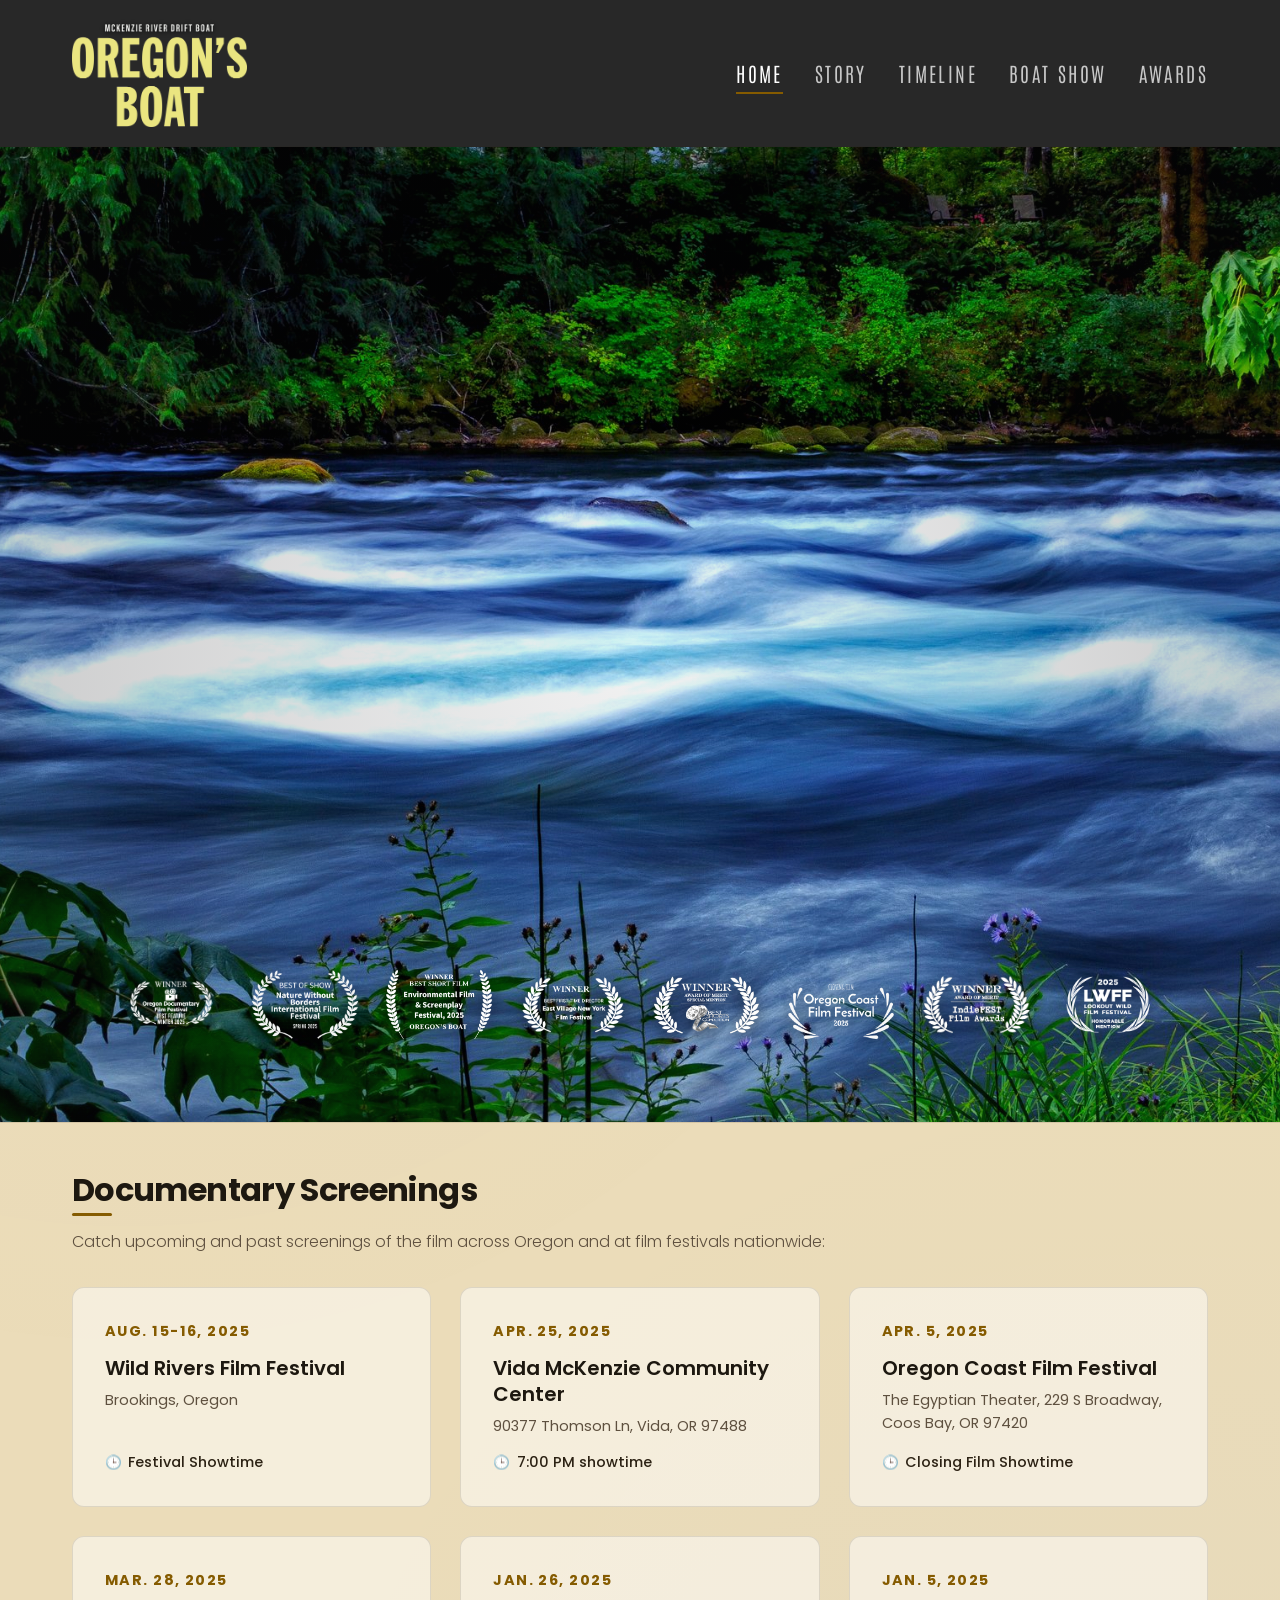
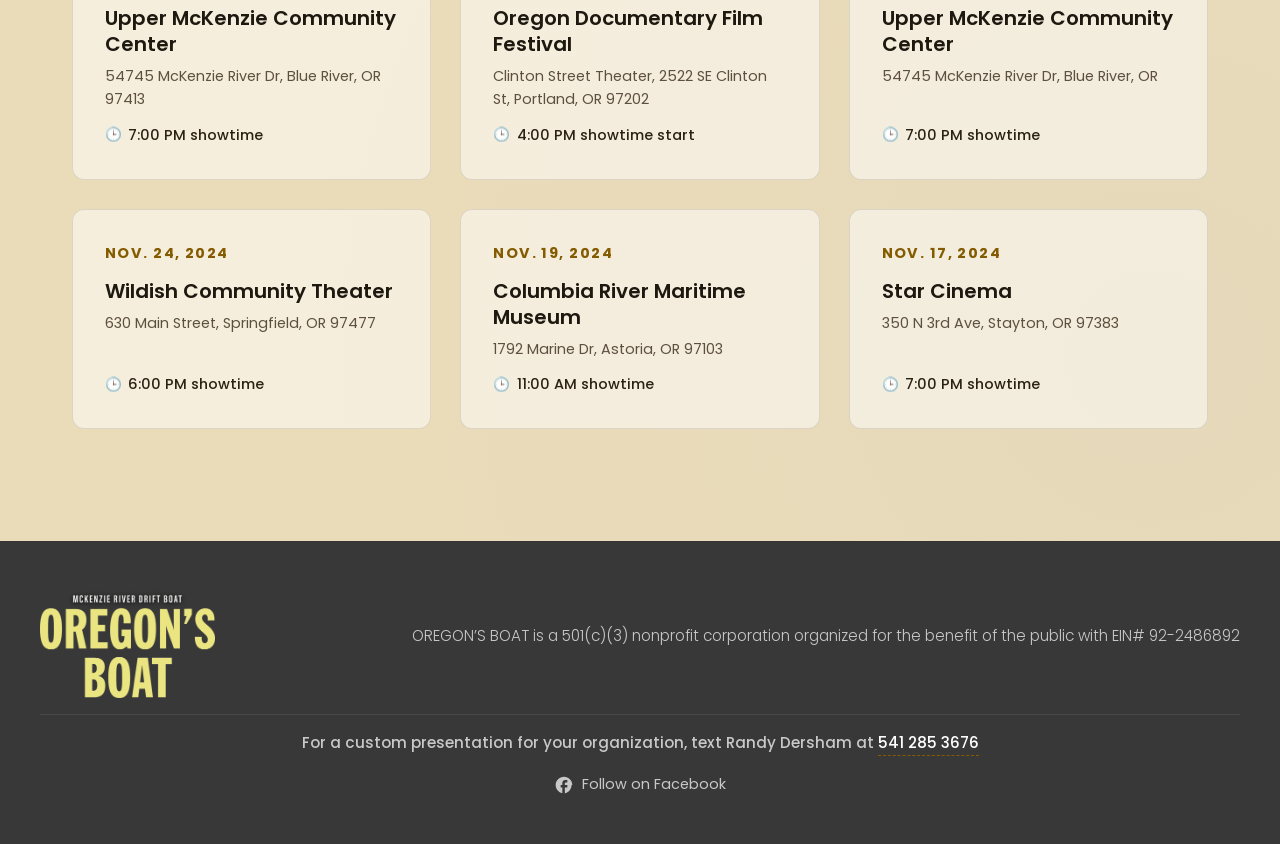
==== index.html @ f3d887b9 "Initial commit: Replicated oregonsboat.org with vintage sepia theme" ====
<!DOCTYPE html>
<html lang="en">
<head>
  <meta charset="UTF-8">
  <meta name="viewport" content="width=device-width, initial-scale=1.0">
  <title>OREGON'S BOAT — McKenzie River Drift Boat</title>
  <meta name="description" content="Explore the history, evolution, and legacy of the McKenzie River Drift Boat through the award-winning documentary film.">
  <link rel="icon" type="image/png" href="assets/favicon.png">
  <link rel="stylesheet" href="css/styles.css">
</head>
<body>

  <!-- Navigation Header -->
  <header>
    <div class="nav-container">
      <a href="index.html" class="logo-link">
        <img src="assets/Oregon_Boat_Title.png" alt="OREGON'S BOAT" class="logo-img">
      </a>
      <button class="burger-menu" aria-label="Toggle Menu">
        <span class="burger-line"></span>
        <span class="burger-line"></span>
        <span class="burger-line"></span>
      </button>
      <nav class="nav-menu">
        <a href="index.html" class="nav-link">Home</a>
        <a href="story.html" class="nav-link">Story</a>
        <a href="timeline.html" class="nav-link">Timeline</a>
        <a href="boatshow.html" class="nav-link">Boat Show</a>
        <a href="awards.html" class="nav-link">Awards</a>
      </nav>
    </div>
  </header>

  <!-- Movie Banner Section (Full-Width Background) -->
  <section class="video-banner-section">
    <div class="video-banner-overlay"></div>
    <div class="video-banner-content">
      <div class="video-container">
        <iframe 
          src="https://player.vimeo.com/video/1153368630?controls=1" 
          width="100%" 
          height="100%" 
          frameborder="0" 
          allow="autoplay; fullscreen; picture-in-picture" 
          allowfullscreen>
        </iframe>
      </div>
      
      <!-- Laurels Display directly below the Movie Player -->
      <div class="video-banner-laurels">
        <img src="assets/laurel_odff_winner.png" alt="Oregon Documentary Film Festival Winner">
        <img src="assets/laurel_nature_borders.png" alt="Nature Without Borders Best of Show">
        <img src="assets/laurel_winner_best_short.png" alt="Winner Best Short Film">
        <img src="assets/laurel_east_village.png" alt="East Village NY Film Festival Best Director">
        <img src="assets/laurel_best_shorts.png" alt="Best Shorts Competition">
        <img src="assets/laurel_oregon_coast.png" alt="Oregon Coast Film Festival Closing Film">
        <img src="assets/laurel_indiefest.png" alt="IndieFEST Award of Merit">
        <img src="assets/laurel_lwff_honorable.png" alt="Lookout Wild Film Festival Honorable Mention">
      </div>
    </div>
  </section>

  <!-- Main Content -->
  <main>

    <!-- Screenings Section -->
    <section class="screenings-section">
      <h2>Documentary Screenings</h2>
      <p style="margin-bottom: 2rem;">Catch upcoming and past screenings of the film across Oregon and at film festivals nationwide:</p>
      
      <div class="screenings-grid">
        <!-- Screening Card 1 -->
        <div class="screening-card">
          <div class="screening-date">Aug. 15-16, 2025</div>
          <div class="screening-venue">Wild Rivers Film Festival</div>
          <div class="screening-address">Brookings, Oregon</div>
          <div class="screening-time">Festival Showtime</div>
        </div>

        <!-- Screening Card 2 -->
        <div class="screening-card">
          <div class="screening-date">Apr. 25, 2025</div>
          <div class="screening-venue">Vida McKenzie Community Center</div>
          <div class="screening-address">90377 Thomson Ln, Vida, OR 97488</div>
          <div class="screening-time">7:00 PM showtime</div>
        </div>

        <!-- Screening Card 3 -->
        <div class="screening-card">
          <div class="screening-date">Apr. 5, 2025</div>
          <div class="screening-venue">Oregon Coast Film Festival</div>
          <div class="screening-address">The Egyptian Theater, 229 S Broadway, Coos Bay, OR 97420</div>
          <div class="screening-time">Closing Film Showtime</div>
        </div>

        <!-- Screening Card 4 -->
        <div class="screening-card">
          <div class="screening-date">Mar. 28, 2025</div>
          <div class="screening-venue">Upper McKenzie Community Center</div>
          <div class="screening-address">54745 McKenzie River Dr, Blue River, OR 97413</div>
          <div class="screening-time">7:00 PM showtime</div>
        </div>

        <!-- Screening Card 5 -->
        <div class="screening-card">
          <div class="screening-date">Jan. 26, 2025</div>
          <div class="screening-venue">Oregon Documentary Film Festival</div>
          <div class="screening-address">Clinton Street Theater, 2522 SE Clinton St, Portland, OR 97202</div>
          <div class="screening-time">4:00 PM showtime start</div>
        </div>

        <!-- Screening Card 6 -->
        <div class="screening-card">
          <div class="screening-date">Jan. 5, 2025</div>
          <div class="screening-venue">Upper McKenzie Community Center</div>
          <div class="screening-address">54745 McKenzie River Dr, Blue River, OR</div>
          <div class="screening-time">7:00 PM showtime</div>
        </div>

        <!-- Screening Card 7 -->
        <div class="screening-card">
          <div class="screening-date">Nov. 24, 2024</div>
          <div class="screening-venue">Wildish Community Theater</div>
          <div class="screening-address">630 Main Street, Springfield, OR 97477</div>
          <div class="screening-time">6:00 PM showtime</div>
        </div>

        <!-- Screening Card 8 -->
        <div class="screening-card">
          <div class="screening-date">Nov. 19, 2024</div>
          <div class="screening-venue">Columbia River Maritime Museum</div>
          <div class="screening-address">1792 Marine Dr, Astoria, OR 97103</div>
          <div class="screening-time">11:00 AM showtime</div>
        </div>

        <!-- Screening Card 9 -->
        <div class="screening-card">
          <div class="screening-date">Nov. 17, 2024</div>
          <div class="screening-venue">Star Cinema</div>
          <div class="screening-address">350 N 3rd Ave, Stayton, OR 97383</div>
          <div class="screening-time">7:00 PM showtime</div>
        </div>
      </div>
    </section>


  </main>

  <!-- Footer -->
  <footer>
    <div class="footer-container">
      <div class="footer-top-row">
        <img src="assets/Oregon_Boat_Title.png" alt="OREGON'S BOAT Logo" class="footer-logo">
        <p class="footer-info">
          OREGON’S BOAT is a 501(c)(3) nonprofit corporation organized for the benefit of the public with EIN# 92-2486892
        </p>
      </div>
      <div class="footer-contact">
        For a custom presentation for your organization, text Randy Dersham at <a href="sms:+15412853676">541 285 3676</a>
      </div>
      <a href="https://www.facebook.com/Eddyline.Entertainment" target="_blank" rel="noopener noreferrer" class="footer-facebook">
        <svg width="20" height="20" fill="currentColor" viewBox="0 0 24 24">
          <path d="M22 12c0-5.52-4.48-10-10-10S2 6.48 2 12c0 4.84 3.44 8.87 8 9.8V15H8v-3h2V9.5C10 7.57 11.57 6 13.5 6H16v3h-2c-.55 0-1 .45-1 1v2h3v3h-3v6.95c4.56-.93 8-4.96 8-9.75z"/>
        </svg>
        <span>Follow on Facebook</span>
      </a>
    </div>
  </footer>

  <script src="js/main.js"></script>
</body>
</html>
---- css/styles.css ----
/* Google Fonts Import */
@import url('https://fonts.googleapis.com/css2?family=Antonio:wght@300;400;700&family=Poppins:ital,wght@0,300;0,400;0,500;0,600;0,700;1,300;1,400;1,500;1,700&display=swap');


/* Color Variables & Styling Tokens */
:root {
  --color-bg: #ebdcb9; /* Warm, rich vintage sepia paper background */
  --color-bg-offset: #dfcfab; /* Slightly darker sepia offset */
  --color-card-bg: rgba(255, 255, 255, 0.5); /* Semi-transparent cream panels */
  --color-card-border: rgba(43, 32, 21, 0.12); /* Warm dark borders */
  --color-card-hover: rgba(255, 255, 255, 0.85); /* Brighter cream hover */
  --color-card-hover-border: rgba(138, 90, 0, 0.4);
  
  --color-text: #2c2214; /* Deep warm brown text */
  --color-text-muted: #5e503f; /* Medium sepia brown text */
  --color-heading: #1d1810; /* Deep dark brown for high contrast headers */
  
  --color-primary: #855b00; /* Rich bronze-gold representing varnished wood */
  --color-primary-hover: #a67300;
  --color-accent: #2b5c8f;
  
  --font-sans: 'Poppins', system-ui, -apple-system, BlinkMacSystemFont, 'Segoe UI', Roboto, Oxygen, Ubuntu, Cantarell, 'Open Sans', 'Helvetica Neue', sans-serif;
  
  --transition-smooth: all 0.3s cubic-bezier(0.4, 0, 0.2, 1);
  --border-radius: 12px;
}

/* Global Reset & Base Styling */
* {
  box-sizing: border-box;
  margin: 0;
  padding: 0;
}

html {
  scroll-behavior: smooth;
  background-color: var(--color-bg);
  color: var(--color-text);
  font-family: var(--font-sans);
  -webkit-font-smoothing: antialiased;
}

body {
  min-height: 100vh;
  display: flex;
  flex-direction: column;
  line-height: 1.6;
  background-image: 
    radial-gradient(circle at 10% 20%, rgba(212, 175, 55, 0.03) 0%, transparent 40%),
    radial-gradient(circle at 90% 80%, rgba(59, 130, 246, 0.03) 0%, transparent 40%);
}

/* Typography */
h1, h2, h3, h4, h5, h6 {
  font-weight: 700;
  letter-spacing: -0.02em;
  color: var(--color-heading);
  line-height: 1.2;
}

h1 {
  font-size: 2.5rem;
  margin-bottom: 1.5rem;
}

h2 {
  font-size: 2rem;
  margin-bottom: 1.2rem;
  position: relative;
  display: inline-block;
}

h2::after {
  content: '';
  position: absolute;
  left: 0;
  bottom: -6px;
  width: 40px;
  height: 3px;
  background-color: var(--color-primary);
  border-radius: 2px;
  transition: var(--transition-smooth);
}

h2:hover::after {
  width: 100%;
}

p {
  margin-bottom: 1rem;
  color: var(--color-text-muted);
  font-weight: 300;
}

a {
  color: var(--color-primary);
  text-decoration: none;
  transition: var(--transition-smooth);
}

a:hover {
  color: var(--color-primary-hover);
}

/* Navigation Layout */
header {
  position: sticky;
  top: 0;
  z-index: 100;
  background-color: #282828;
  border-bottom: 1px solid var(--color-card-border);
}

.nav-container {
  max-width: 1200px;
  margin: 0 auto;
  padding: 1.2rem 2rem;
  display: flex;
  justify-content: space-between;
  align-items: center;
}

.logo-link {
  display: flex;
  align-items: center;
}

.logo-img {
  height: 108px;
  width: auto;
  transition: var(--transition-smooth);
}

.logo-img:hover {
  transform: scale(1.02);
}

.nav-menu {
  display: flex;
  gap: 2rem;
  align-items: center;
}

.nav-link {
  font-family: 'Antonio', sans-serif;
  color: #c8c8c8; /* Maintain light font color on dark header background */
  font-weight: 300;
  font-size: 1.25rem;
  letter-spacing: 0.12em;
  text-transform: uppercase;
  position: relative;
  padding: 0.3rem 0;
}

.nav-link::after {
  content: '';
  position: absolute;
  width: 0;
  height: 2px;
  bottom: 0;
  left: 0;
  background-color: var(--color-primary);
  transition: var(--transition-smooth);
}

.nav-link:hover, .nav-link.active {
  color: #ffffff;
}

.nav-link:hover::after, .nav-link.active::after {
  width: 100%;
}

/* Mobile Toggle Hamburger */
.burger-menu {
  display: none;
  flex-direction: column;
  justify-content: space-between;
  width: 24px;
  height: 18px;
  background: transparent;
  border: none;
  cursor: pointer;
  z-index: 110;
}

.burger-line {
  width: 100%;
  height: 2px;
  background-color: #c8c8c8; /* Match light navigation menu color */
  transition: var(--transition-smooth);
}

/* Mobile Menu Open State */
body.menu-open .nav-menu {
  transform: translateX(0);
}

body.menu-open .burger-line:nth-child(1) {
  transform: translateY(8px) rotate(45deg);
}

body.menu-open .burger-line:nth-child(2) {
  opacity: 0;
}

body.menu-open .burger-line:nth-child(3) {
  transform: translateY(-8px) rotate(-45deg);
}

/* Layout Main Content Wrapper */
main {
  flex: 1;
  max-width: 1200px;
  width: 100%;
  margin: 0 auto;
  padding: 3rem 2rem;
}

/* Footer layout */
footer {
  background-color: #383838; /* Lighter gray background */
  border-top: 1px solid var(--color-card-border);
  padding: 3rem 2rem;
  margin-top: auto;
}

.footer-container {
  max-width: 1200px;
  margin: 0 auto;
  display: flex;
  flex-direction: column;
  align-items: center;
  text-align: center;
  gap: 1.5rem;
}

.footer-top-row {
  width: 100%;
  display: flex;
  justify-content: space-between;
  align-items: center;
  gap: 2rem;
  border-bottom: 1px solid rgba(255, 255, 255, 0.08);
  padding-bottom: 1rem;
  margin-bottom: -0.5rem;
}

.footer-logo {
  height: 108px;
  width: auto;
}

.footer-info {
  font-size: 0.95rem;
  color: #c8c8c8; /* Same color as navigation text */
  text-align: right;
}

.footer-contact {
  font-size: 0.95rem;
  color: #c8c8c8; /* Same color as navigation text */
  font-weight: 500;
}

.footer-contact a {
  color: #ffffff; /* Bright white link color */
  border-bottom: 1px dashed var(--color-primary);
  padding-bottom: 2px;
}

.footer-contact a:hover {
  border-bottom-style: solid;
}

.footer-facebook {
  display: inline-flex;
  align-items: center;
  gap: 0.5rem;
  font-size: 0.9rem;
  color: #c8c8c8; /* Same color as navigation text */
  margin-top: -0.4rem; /* Tighter layout spacing */
}

.footer-facebook:hover {
  color: #ffffff;
}

/* Home Screenings & Layout Elements */
.hero {
  position: relative;
  border-radius: var(--border-radius);
  overflow: hidden;
  margin-bottom: 4rem;
  min-height: 480px;
  display: flex;
  align-items: center;
  justify-content: center;
  text-align: center;
  background-size: cover;
  background-position: center;
  border: 1px solid var(--color-card-border);
}

.hero-overlay {
  position: absolute;
  top: 0;
  left: 0;
  right: 0;
  bottom: 0;
  background: linear-gradient(0deg, rgba(13, 15, 18, 0.95) 0%, rgba(13, 15, 18, 0.4) 100%);
  z-index: 1;
}

.hero-content {
  position: relative;
  z-index: 2;
  padding: 2rem;
  max-width: 800px;
}

.hero-title-img {
  max-width: 500px;
  width: 100%;
  height: auto;
  margin-bottom: 1.5rem;
  filter: drop-shadow(0 8px 16px rgba(0, 0, 0, 0.6));
}

.hero-subtitle {
  font-size: 1.6rem;
  color: var(--color-primary);
  font-weight: 500;
  letter-spacing: 0.1em;
  text-transform: uppercase;
  margin-bottom: 1rem;
}

/* Responsive Video Container */
.video-container {
  position: relative;
  padding-bottom: 56.25%; /* 16:9 aspect ratio */
  height: 0;
  overflow: hidden;
  border-radius: 0;
  margin-bottom: 4rem;
  background-color: transparent;
}

.video-container iframe {
  position: absolute;
  top: 0;
  left: 0;
  width: 100%;
  height: 100%;
  border: none;
}

/* Full-Width Video Banner Section */
.video-banner-section {
  position: relative;
  padding: 5rem 2rem;
  border-bottom: 1px solid var(--color-card-border);
  overflow: hidden;
}

.video-banner-section::before {
  content: '';
  position: absolute;
  top: 0;
  left: 0;
  right: 0;
  bottom: 0;
  background-image: url('../assets/shutterstock_boat.jpg');
  background-size: cover;
  background-position: center;
  background-repeat: no-repeat;
  filter: brightness(1.15) contrast(1.02) saturate(1.05); /* Perfect midway brightness */
  z-index: 1;
}

.video-banner-overlay {
  position: absolute;
  top: 0;
  left: 0;
  right: 0;
  bottom: 0;
  background: radial-gradient(circle, rgba(13, 15, 18, 0.05) 0%, rgba(13, 15, 18, 0.25) 100%); /* Subtle framing overlay */
  z-index: 2;
}

.video-banner-content {
  position: relative;
  z-index: 3;
  max-width: 1280px;
  margin: 0 auto;
}

.video-banner-content .video-container {
  margin-bottom: 0;
}

.video-banner-laurels {
  display: flex;
  flex-wrap: nowrap;
  justify-content: center;
  gap: 1.5rem;
  align-items: center;
  margin-top: 3.5rem;
  width: 100%;
}

.video-banner-laurels img {
  height: 75px;
  width: 110px;
  object-fit: contain;
  filter: drop-shadow(0 4px 8px rgba(0, 0, 0, 0.6));
  transition: var(--transition-smooth);
}

.video-banner-laurels img:hover {
  transform: scale(1.05);
}


/* Screening Grid */
.screenings-section {
  margin-bottom: 4rem;
}

.screenings-title {
  margin-bottom: 2rem;
}

.screenings-grid {
  display: grid;
  grid-template-columns: repeat(auto-fill, minmax(320px, 1fr));
  gap: 1.8rem;
}

.screening-card {
  background-color: var(--color-card-bg);
  border: 1px solid var(--color-card-border);
  border-radius: var(--border-radius);
  padding: 2rem;
  position: relative;
  overflow: hidden;
  display: flex;
  flex-direction: column;
  transition: var(--transition-smooth);
}

.screening-card::before {
  content: '';
  position: absolute;
  top: 0;
  left: 0;
  width: 4px;
  height: 0;
  background-color: var(--color-primary);
  transition: var(--transition-smooth);
}

.screening-card:hover {
  transform: translateY(-5px);
  background-color: var(--color-card-hover);
  border-color: var(--color-card-hover-border);
  box-shadow: 0 10px 30px -10px rgba(212, 175, 55, 0.08);
}

.screening-card:hover::before {
  height: 100%;
}

.screening-date {
  color: var(--color-primary);
  font-weight: 700;
  font-size: 0.9rem;
  text-transform: uppercase;
  letter-spacing: 0.1em;
  margin-bottom: 0.8rem;
}

.screening-venue {
  font-size: 1.25rem;
  color: var(--color-heading);
  font-weight: 600;
  margin-bottom: 0.5rem;
  line-height: 1.3;
}

.screening-address {
  font-size: 0.9rem;
  color: var(--color-text-muted);
  margin-bottom: 0.8rem;
}

.screening-time {
  font-size: 0.9rem;
  font-weight: 500;
  color: var(--color-text);
  margin-top: auto;
  display: flex;
  align-items: center;
  gap: 0.4rem;
}

.screening-time::before {
  content: '🕒';
  font-size: 0.85rem;
}

/* Timeline Layout */
.timeline-container {
  margin: 2rem 0;
  border-radius: var(--border-radius);
  overflow: hidden;
  border: 1px solid var(--color-card-border);
  background: var(--color-bg-offset);
  padding: 1px;
}

.timeline-iframe {
  display: block;
  border: none;
  background: #ffffff; /* KnightLab style displays best over white/light backgrounds, handled by their package */
}

/* Story Page 5-Act Layout */
.story-header {
  text-align: center;
  max-width: 800px;
  margin: 0 auto 3.5rem auto;
}

.acts-container {
  display: flex;
  flex-direction: column;
  gap: 0.5rem; /* Tighter layout - boxes almost touching */
  margin-bottom: 5rem;
}

.act-card {
  display: grid;
  grid-template-columns: 1fr;
  gap: 2rem;
  background-color: var(--color-card-bg);
  border: 1px solid var(--color-card-border);
  border-radius: var(--border-radius);
  padding: 2.5rem;
  transition: var(--transition-smooth);
}

.act-card:hover {
  background-color: var(--color-card-hover);
  border-color: var(--color-card-hover-border);
}

.act-num {
  font-size: 0.9rem;
  font-weight: 700;
  color: var(--color-primary);
  text-transform: uppercase;
  letter-spacing: 0.15em;
  margin-bottom: 0.5rem;
}

.act-title {
  font-size: 1.6rem;
  color: var(--color-heading);
  margin-bottom: 1rem;
}

.act-body {
  font-size: 1.05rem;
  line-height: 1.7;
}

.act-body strong {
  color: var(--color-heading);
  font-weight: 600;
}

/* Biography Panel */
.bio-section {
  border-top: 1px solid var(--color-card-border);
  padding-top: 4rem;
  display: grid;
  grid-template-columns: 1fr;
  gap: 3rem;
  align-items: flex-start;
}

@media (min-width: 768px) {
  .bio-section {
    grid-template-columns: 280px 1fr;
  }
  .act-card {
    padding: 3rem;
  }
}

.bio-image-wrapper {
  position: relative;
  border-radius: var(--border-radius);
  overflow: hidden;
  border: 1px solid var(--color-card-border);
  aspect-ratio: 1;
}

.bio-image {
  width: 100%;
  height: 100%;
  object-fit: cover;
  transition: var(--transition-smooth);
}

.bio-image-wrapper:hover .bio-image {
  transform: scale(1.03);
}

.bio-content h3 {
  font-size: 1.5rem;
  margin-bottom: 0.3rem;
}

.bio-role {
  color: var(--color-primary);
  font-weight: 500;
  font-size: 0.95rem;
  text-transform: uppercase;
  letter-spacing: 0.05em;
  margin-bottom: 1.2rem;
}

.bio-text {
  font-size: 1rem;
  line-height: 1.6;
}

/* Awards Grid */
.awards-grid {
  display: grid;
  grid-template-columns: repeat(auto-fill, minmax(260px, 1fr));
  gap: 2rem;
  margin-top: 3rem;
}

.award-item {
  background-color: #383838; /* Matches footer background color */
  border: 1px solid var(--color-card-border);
  border-radius: var(--border-radius);
  padding: 2rem;
  text-align: center;
  display: flex;
  flex-direction: column;
  align-items: center;
  transition: var(--transition-smooth);
}

.award-item:hover {
  transform: translateY(-5px);
  background-color: #484848; /* Subtle gray highlight on hover */
  border-color: var(--color-card-hover-border);
  box-shadow: 0 10px 25px -10px rgba(212, 175, 55, 0.2);
}

.award-laurel {
  height: 140px;
  width: auto;
  object-fit: contain;
  margin-bottom: 1.5rem;
  transition: var(--transition-smooth);
}

.award-item:hover .award-laurel {
  transform: scale(1.05);
}

.award-festival {
  font-size: 1.05rem;
  font-weight: 600;
  color: #ffffff; /* Bright white text for dark background contrast */
  margin-bottom: 0.4rem;
  line-height: 1.3;
}

.award-name {
  font-size: 0.9rem;
  color: #d4af37; /* Bright metallic gold for high contrast */
  font-weight: 700;
  text-transform: uppercase;
  letter-spacing: 0.05em;
}

/* Boat Show Page details */
.boatshow-header {
  text-align: center;
  max-width: 800px;
  margin: 0 auto 3rem auto;
}

.boatshow-hero-img {
  width: 100%;
  height: 400px;
  object-fit: cover;
  border-radius: var(--border-radius);
  border: 1px solid var(--color-card-border);
  margin-bottom: 3rem;
}

.boatshow-content {
  display: grid;
  grid-template-columns: 1fr;
  gap: 3rem;
}

@media (min-width: 992px) {
  .boatshow-content {
    grid-template-columns: 2fr 1fr;
  }
}

.boatshow-details h3 {
  font-size: 1.4rem;
  margin: 1.5rem 0 1rem 0;
  color: var(--color-heading);
}

.boatshow-details ul {
  list-style: none;
  margin-bottom: 1.5rem;
}

.boatshow-details li {
  position: relative;
  padding-left: 1.5rem;
  margin-bottom: 0.8rem;
  color: var(--color-text-muted);
}

.boatshow-details li::before {
  content: '🚣';
  position: absolute;
  left: 0;
  top: 1px;
  font-size: 0.9rem;
}

.boatshow-sidebar-card {
  background-color: var(--color-card-bg);
  border: 1px solid var(--color-card-border);
  border-radius: var(--border-radius);
  padding: 2.2rem;
  position: sticky;
  top: 100px;
}

.address-link {
  display: block;
  text-decoration: none;
  color: inherit;
  transition: var(--transition-smooth);
}

.address-link:hover {
  transform: translateY(-2px) scale(1.02);
  color: var(--color-primary) !important;
}

.address-link:hover p {
  text-decoration: underline;
}

.boatshow-btn {
  display: block;
  text-align: center;
  font-size: 0.9rem;
  background-color: var(--color-primary);
  color: #ffffff !important;
  font-weight: 600;
  padding: 0.8rem 2rem;
  border-radius: 30px;
  border: none;
  cursor: pointer;
  text-decoration: none;
  transition: var(--transition-smooth);
}

.boatshow-btn:hover {
  background-color: var(--color-primary-hover);
  color: #000000 !important;
  transform: translateY(-3px) scale(1.02);
  box-shadow: 0 10px 24px rgba(133, 91, 0, 0.35);
}

.sidebar-date {
  font-size: 1.3rem;
  color: var(--color-heading);
  font-weight: 700;
  margin-bottom: 0.5rem;
}

.sidebar-location {
  font-size: 1rem;
  color: var(--color-primary);
  font-weight: 500;
  margin-bottom: 1rem;
}

/* Cart Page */
.cart-card {
  max-width: 600px;
  margin: 4rem auto;
  background-color: var(--color-card-bg);
  border: 1px solid var(--color-card-border);
  border-radius: var(--border-radius);
  padding: 3rem;
  text-align: center;
}

.cart-icon {
  font-size: 3rem;
  margin-bottom: 1rem;
}

.cart-empty-text {
  font-size: 1.2rem;
  margin-bottom: 2rem;
}

.btn-primary {
  display: inline-block;
  background-color: var(--color-primary);
  color: #000000;
  font-weight: 600;
  padding: 0.8rem 2rem;
  border-radius: 30px;
  border: none;
  cursor: pointer;
  transition: var(--transition-smooth);
}

.btn-primary:hover {
  background-color: var(--color-primary-hover);
  color: #000000;
  transform: translateY(-2px);
  box-shadow: 0 8px 20px rgba(212, 175, 55, 0.2);
}

/* Responsive Breakpoints */
@media (max-width: 768px) {
  .video-banner-section {
    padding: 2rem 1rem;
  }
  .video-banner-laurels {
    flex-wrap: wrap;
    gap: 1rem;
    margin-top: 2rem;
  }
  .video-banner-laurels img {
    height: 50px;
    width: 75px;
    object-fit: contain;
  }
  h1 {
    font-size: 2rem;
  }
  h2 {
    font-size: 1.6rem;
  }
  main {
    padding: 2rem 1.5rem;
  }
  .logo-img {
    height: 58px;
  }
  .nav-menu {
    position: fixed;
    top: 96px;
    left: 0;
    right: 0;
    bottom: 0;
    background-color: var(--color-bg);
    flex-direction: column;
    padding: 3rem 2rem;
    gap: 1.5rem;
    transform: translateX(100%);
    transition: var(--transition-smooth);
  }
  .burger-menu {
    display: flex;
  }
  .nav-link {
    color: var(--color-text); /* Dark sepia text in mobile drawer */
    font-size: 1.5rem;
  }
  .nav-link:hover,
  .nav-link.active {
    color: var(--color-primary); /* Wood bronze hover highlight */
  }
  .hero {
    min-height: 380px;
  }
  .hero-title-img {
    max-width: 320px;
  }
  .boatshow-hero-img {
    height: 250px;
  }
  .footer-top-row {
    flex-direction: column;
    text-align: center;
    gap: 1rem;
    padding-bottom: 1rem;
  }
  .footer-logo {
    height: 58px;
  }
  .footer-info {
    text-align: center;
  }
}
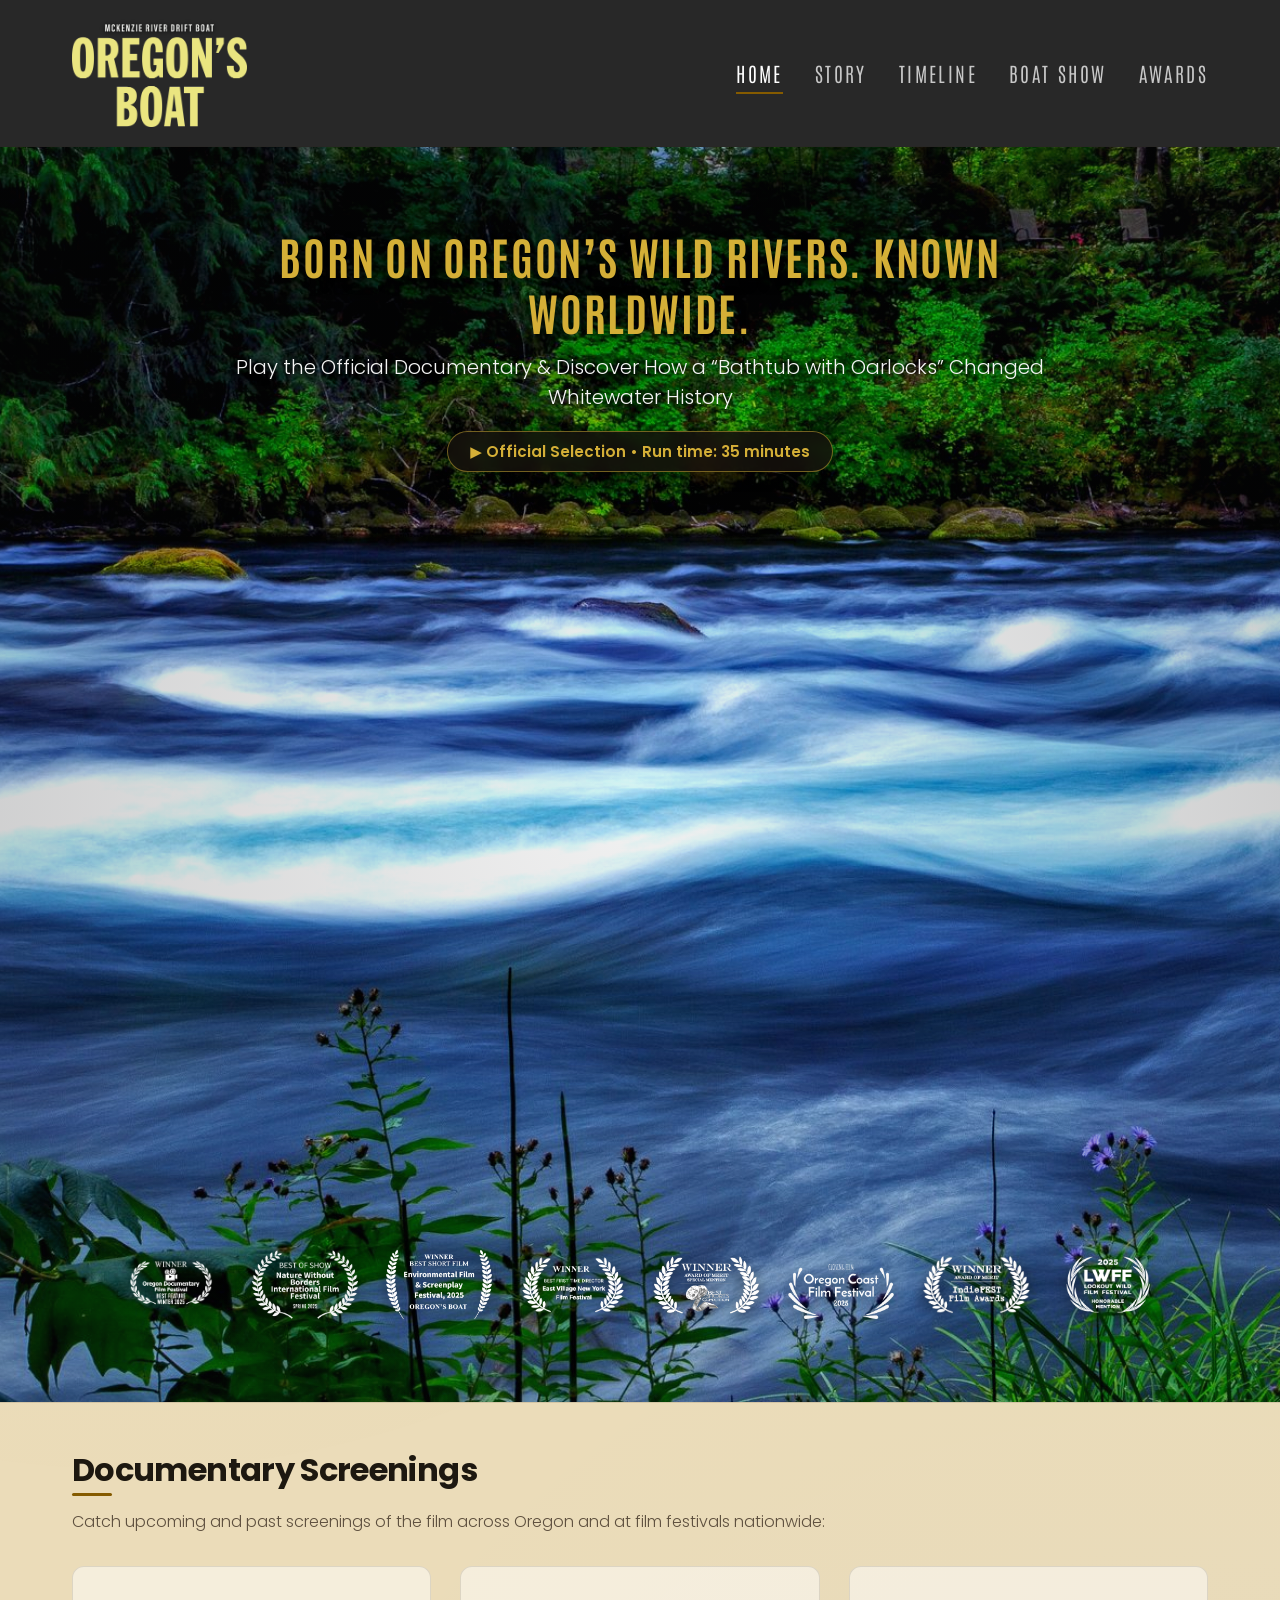
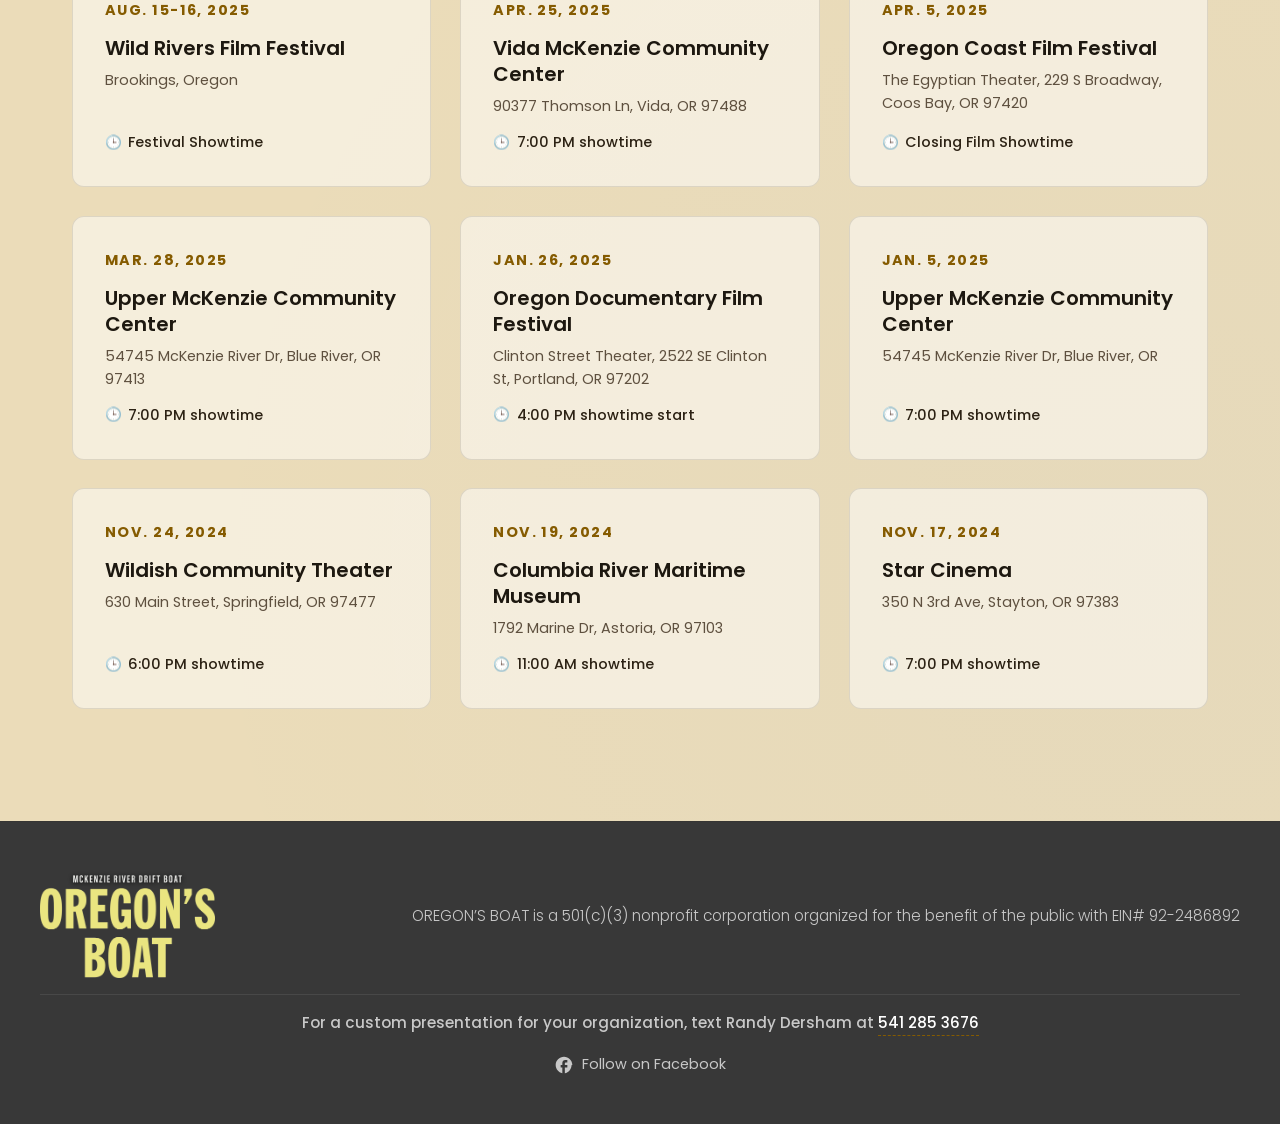
==== commit 21c12062: "Add Option 3 title, subhead, and 35-minute duration hint above movie player" ====
--- a/index.html
+++ b/index.html
@@ -3,18 +3,72 @@
 <head>
   <meta charset="UTF-8">
   <meta name="viewport" content="width=device-width, initial-scale=1.0">
-  <title>OREGON'S BOAT — McKenzie River Drift Boat</title>
+  <title>OREGON'S BOAT — McKenzie River Drift Boat Documentary</title>
   <meta name="description" content="Explore the history, evolution, and legacy of the McKenzie River Drift Boat through the award-winning documentary film.">
+  <link rel="canonical" href="https://oregonsboat.org/index.html">
   <link rel="icon" type="image/png" href="assets/favicon.png">
   <link rel="stylesheet" href="css/styles.css">
+
+  <!-- Open Graph / Facebook -->
+  <meta property="og:type" content="website">
+  <meta property="og:url" content="https://oregonsboat.org/">
+  <meta property="og:title" content="OREGON'S BOAT — McKenzie River Drift Boat Documentary">
+  <meta property="og:description" content="Explore the history, evolution, and legacy of the McKenzie River Drift Boat through the award-winning documentary film.">
+  <meta property="og:image" content="https://oregonsboat.org/assets/McKenzie_Driftboat_Festival.jpg">
+
+  <!-- Twitter Cards -->
+  <meta name="twitter:card" content="summary_large_image">
+  <meta name="twitter:url" content="https://oregonsboat.org/">
+  <meta name="twitter:title" content="OREGON'S BOAT — McKenzie River Drift Boat Documentary">
+  <meta name="twitter:description" content="Explore the history, evolution, and legacy of the McKenzie River Drift Boat through the award-winning documentary film.">
+  <meta name="twitter:image" content="https://oregonsboat.org/assets/McKenzie_Driftboat_Festival.jpg">
+
+  <!-- JSON-LD Structured Data -->
+  <script type="application/ld+json">
+  {
+    "@context": "https://schema.org",
+    "@graph": [
+      {
+        "@type": "NGO",
+        "@id": "https://oregonsboat.org/#organization",
+        "name": "Oregon's Boat",
+        "url": "https://oregonsboat.org/",
+        "logo": "https://oregonsboat.org/assets/Oregon_Boat_Title.png",
+        "taxID": "92-2486892",
+        "description": "501(c)(3) nonprofit corporation organized for the benefit of the public."
+      },
+      {
+        "@type": "Movie",
+        "@id": "https://oregonsboat.org/#movie",
+        "name": "Oregon's Boat",
+        "description": "A documentary chronicle following the linear evolution of the McKenzie River Drift Boat.",
+        "url": "https://oregonsboat.org/",
+        "trailer": {
+          "@type": "VideoObject",
+          "name": "Oregon's Boat Trailer",
+          "embedUrl": "https://player.vimeo.com/video/1153368630",
+          "thumbnailUrl": "https://oregonsboat.org/assets/McKenzie_Driftboat_Festival.jpg",
+          "uploadDate": "2024-11-01"
+        },
+        "award": [
+          "Best Documentary Feature - Oregon Documentary Film Festival",
+          "Best of Show - Nature Without Borders International Film Festival",
+          "Best Short Film - Environmental Film & Screenplay Festival",
+          "Best First Time Director - East Village NY Film Festival"
+        ]
+      }
+    ]
+  }
+  </script>
 </head>
 <body>
+  <a href="#main-content" class="skip-link">Skip to main content</a>
 
   <!-- Navigation Header -->
   <header>
     <div class="nav-container">
       <a href="index.html" class="logo-link">
-        <img src="assets/Oregon_Boat_Title.png" alt="OREGON'S BOAT" class="logo-img">
+        <img src="assets/Oregon_Boat_Title.png" alt="OREGON'S BOAT" class="logo-img" width="280" height="108">
       </a>
       <button class="burger-menu" aria-label="Toggle Menu">
         <span class="burger-line"></span>
@@ -35,12 +89,22 @@
   <section class="video-banner-section">
     <div class="video-banner-overlay"></div>
     <div class="video-banner-content">
+      <div class="video-banner-header">
+        <h1 class="video-banner-title">Born on Oregon’s Wild Rivers. Known Worldwide.</h1>
+        <p class="video-banner-subhead">Play the Official Documentary &amp; Discover How a “Bathtub with Oarlocks” Changed Whitewater History</p>
+        <div class="video-banner-meta">
+          <span>▶ Official Selection • Run time: 35 minutes</span>
+        </div>
+      </div>
+
       <div class="video-container">
         <iframe 
           src="https://player.vimeo.com/video/1153368630?controls=1" 
+          title="Oregon's Boat Documentary Video Player"
           width="100%" 
           height="100%" 
           frameborder="0" 
+          loading="lazy"
           allow="autoplay; fullscreen; picture-in-picture" 
           allowfullscreen>
         </iframe>
@@ -48,20 +112,20 @@
       
       <!-- Laurels Display directly below the Movie Player -->
       <div class="video-banner-laurels">
-        <img src="assets/laurel_odff_winner.png" alt="Oregon Documentary Film Festival Winner">
-        <img src="assets/laurel_nature_borders.png" alt="Nature Without Borders Best of Show">
-        <img src="assets/laurel_winner_best_short.png" alt="Winner Best Short Film">
-        <img src="assets/laurel_east_village.png" alt="East Village NY Film Festival Best Director">
-        <img src="assets/laurel_best_shorts.png" alt="Best Shorts Competition">
-        <img src="assets/laurel_oregon_coast.png" alt="Oregon Coast Film Festival Closing Film">
-        <img src="assets/laurel_indiefest.png" alt="IndieFEST Award of Merit">
-        <img src="assets/laurel_lwff_honorable.png" alt="Lookout Wild Film Festival Honorable Mention">
+        <img src="assets/laurel_odff_winner.png" alt="Oregon Documentary Film Festival Winner" width="110" height="75" loading="lazy" decoding="async">
+        <img src="assets/laurel_nature_borders.png" alt="Nature Without Borders Best of Show" width="110" height="75" loading="lazy" decoding="async">
+        <img src="assets/laurel_winner_best_short.png" alt="Winner Best Short Film" width="110" height="75" loading="lazy" decoding="async">
+        <img src="assets/laurel_east_village.png" alt="East Village NY Film Festival Best Director" width="110" height="75" loading="lazy" decoding="async">
+        <img src="assets/laurel_best_shorts.png" alt="Best Shorts Competition" width="110" height="75" loading="lazy" decoding="async">
+        <img src="assets/laurel_oregon_coast.png" alt="Oregon Coast Film Festival Closing Film" width="110" height="75" loading="lazy" decoding="async">
+        <img src="assets/laurel_indiefest.png" alt="IndieFEST Award of Merit" width="110" height="75" loading="lazy" decoding="async">
+        <img src="assets/laurel_lwff_honorable.png" alt="Lookout Wild Film Festival Honorable Mention" width="110" height="75" loading="lazy" decoding="async">
       </div>
     </div>
   </section>
 
   <!-- Main Content -->
-  <main>
+  <main id="main-content">
 
     <!-- Screenings Section -->
     <section class="screenings-section">
@@ -150,7 +214,7 @@
   <footer>
     <div class="footer-container">
       <div class="footer-top-row">
-        <img src="assets/Oregon_Boat_Title.png" alt="OREGON'S BOAT Logo" class="footer-logo">
+        <img src="assets/Oregon_Boat_Title.png" alt="OREGON'S BOAT Logo" class="footer-logo" width="280" height="108" loading="lazy" decoding="async">
         <p class="footer-info">
           OREGON’S BOAT is a 501(c)(3) nonprofit corporation organized for the benefit of the public with EIN# 92-2486892
         </p>
--- a/css/styles.css
+++ b/css/styles.css
@@ -25,6 +25,37 @@
   --border-radius: 12px;
 }
 
+/* Accessibility Utilities */
+.skip-link {
+  position: absolute;
+  top: -100px;
+  left: 1rem;
+  background: var(--color-primary);
+  color: #ffffff;
+  padding: 0.5rem 1rem;
+  z-index: 1000;
+  border-radius: 4px;
+  text-decoration: none;
+  font-weight: 600;
+  transition: top 0.2s ease;
+}
+
+.skip-link:focus {
+  top: 1rem;
+}
+
+.visually-hidden {
+  position: absolute !important;
+  width: 1px !important;
+  height: 1px !important;
+  padding: 0 !important;
+  margin: -1px !important;
+  overflow: hidden !important;
+  clip: rect(0, 0, 0, 0) !important;
+  white-space: nowrap !important;
+  border: 0 !important;
+}
+
 /* Global Reset & Base Styling */
 * {
   box-sizing: border-box;
@@ -396,6 +427,49 @@
   margin: 0 auto;
 }
 
+.video-banner-header {
+  text-align: center;
+  max-width: 900px;
+  margin: 0 auto 2.2rem auto;
+  color: #ffffff;
+}
+
+.video-banner-title {
+  font-family: 'Antonio', sans-serif;
+  font-size: 2.8rem;
+  font-weight: 700;
+  letter-spacing: 0.04em;
+  text-transform: uppercase;
+  color: #d4af37; /* Warm metallic bronze-gold */
+  text-shadow: 0 4px 12px rgba(0, 0, 0, 0.85);
+  margin-bottom: 0.8rem;
+  line-height: 1.25;
+}
+
+.video-banner-subhead {
+  font-size: 1.25rem;
+  font-weight: 300;
+  color: #f4f4f4;
+  text-shadow: 0 2px 8px rgba(0, 0, 0, 0.85);
+  margin-bottom: 1.2rem;
+  line-height: 1.5;
+}
+
+.video-banner-meta {
+  display: inline-flex;
+  align-items: center;
+  gap: 0.5rem;
+  background-color: rgba(20, 16, 12, 0.85);
+  border: 1px solid rgba(212, 175, 55, 0.5);
+  color: #d4af37;
+  font-weight: 600;
+  font-size: 0.95rem;
+  padding: 0.45rem 1.4rem;
+  border-radius: 30px;
+  backdrop-filter: blur(6px);
+  box-shadow: 0 4px 14px rgba(0, 0, 0, 0.5);
+}
+
 .video-banner-content .video-container {
   margin-bottom: 0;
 }
@@ -853,6 +927,16 @@
   .video-banner-section {
     padding: 2rem 1rem;
   }
+  .video-banner-title {
+    font-size: 1.8rem;
+  }
+  .video-banner-subhead {
+    font-size: 1.05rem;
+  }
+  .video-banner-meta {
+    font-size: 0.85rem;
+    padding: 0.35rem 1rem;
+  }
   .video-banner-laurels {
     flex-wrap: wrap;
     gap: 1rem;
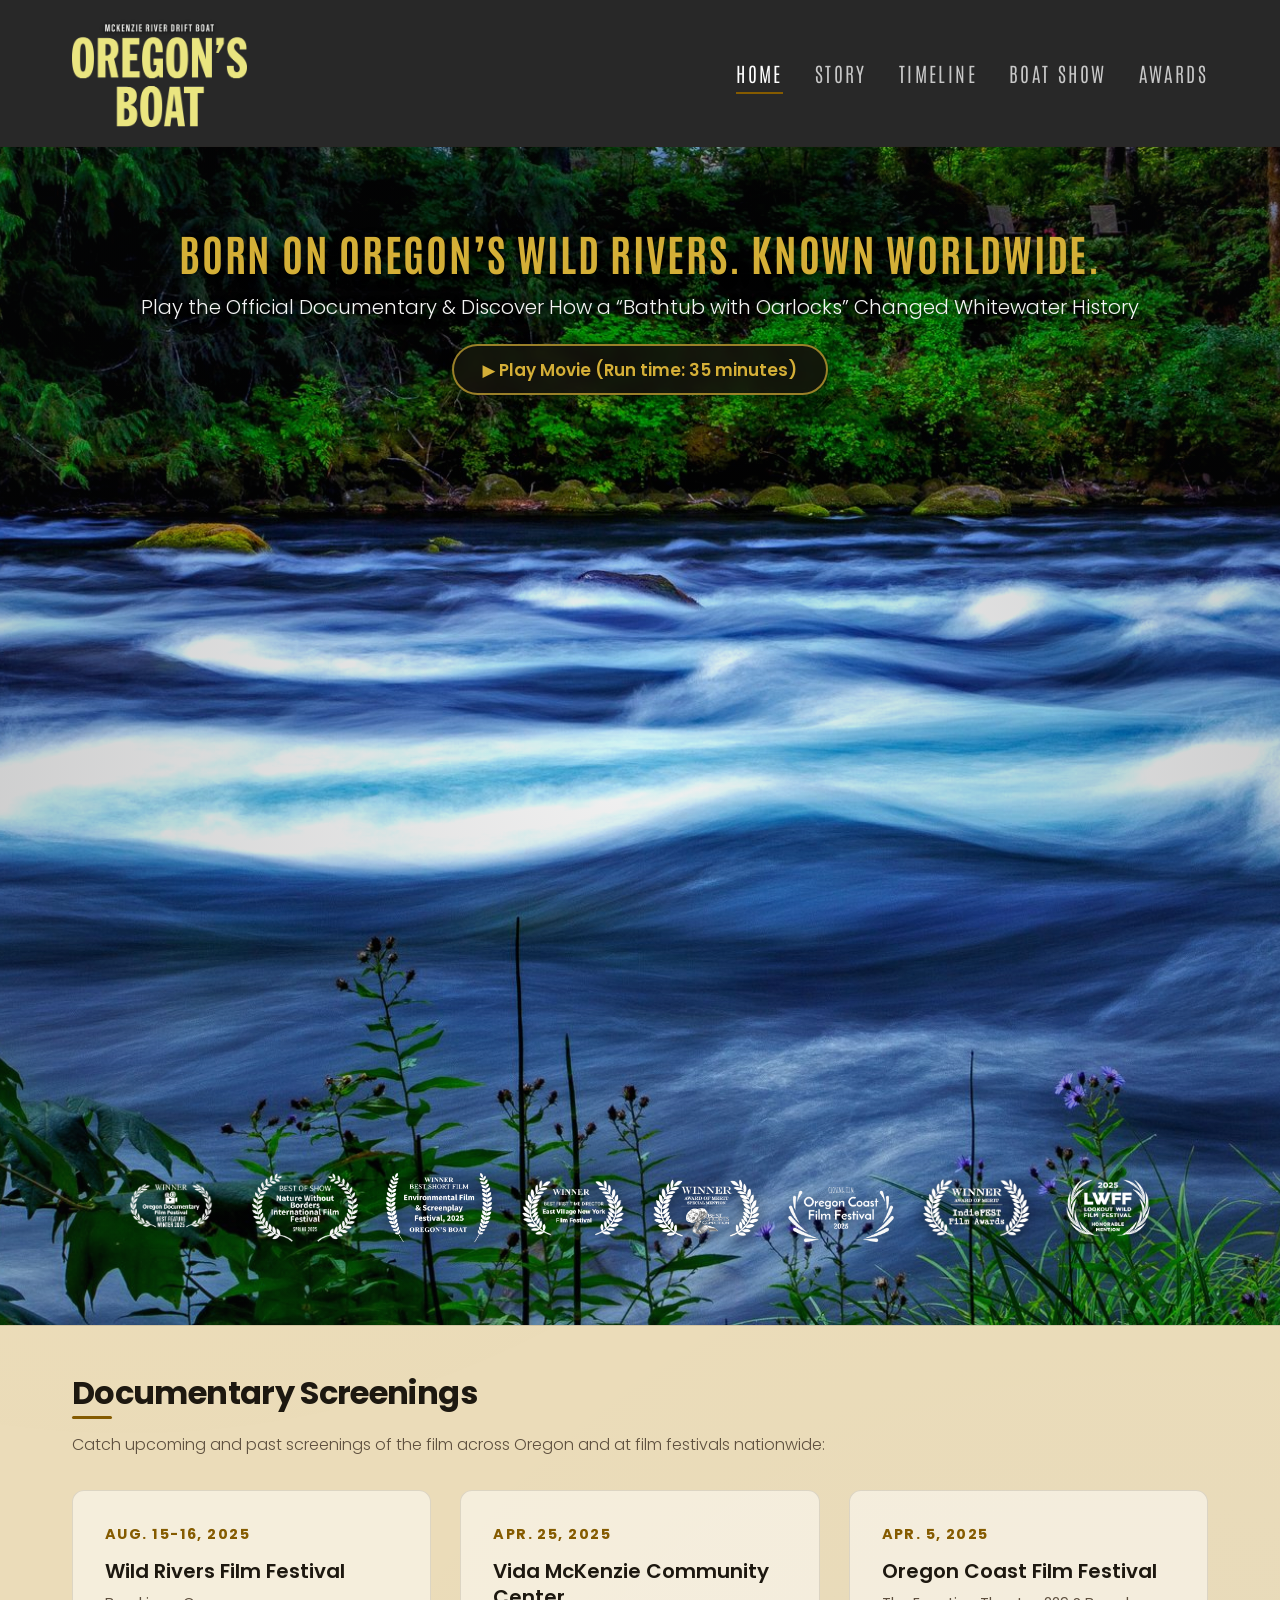
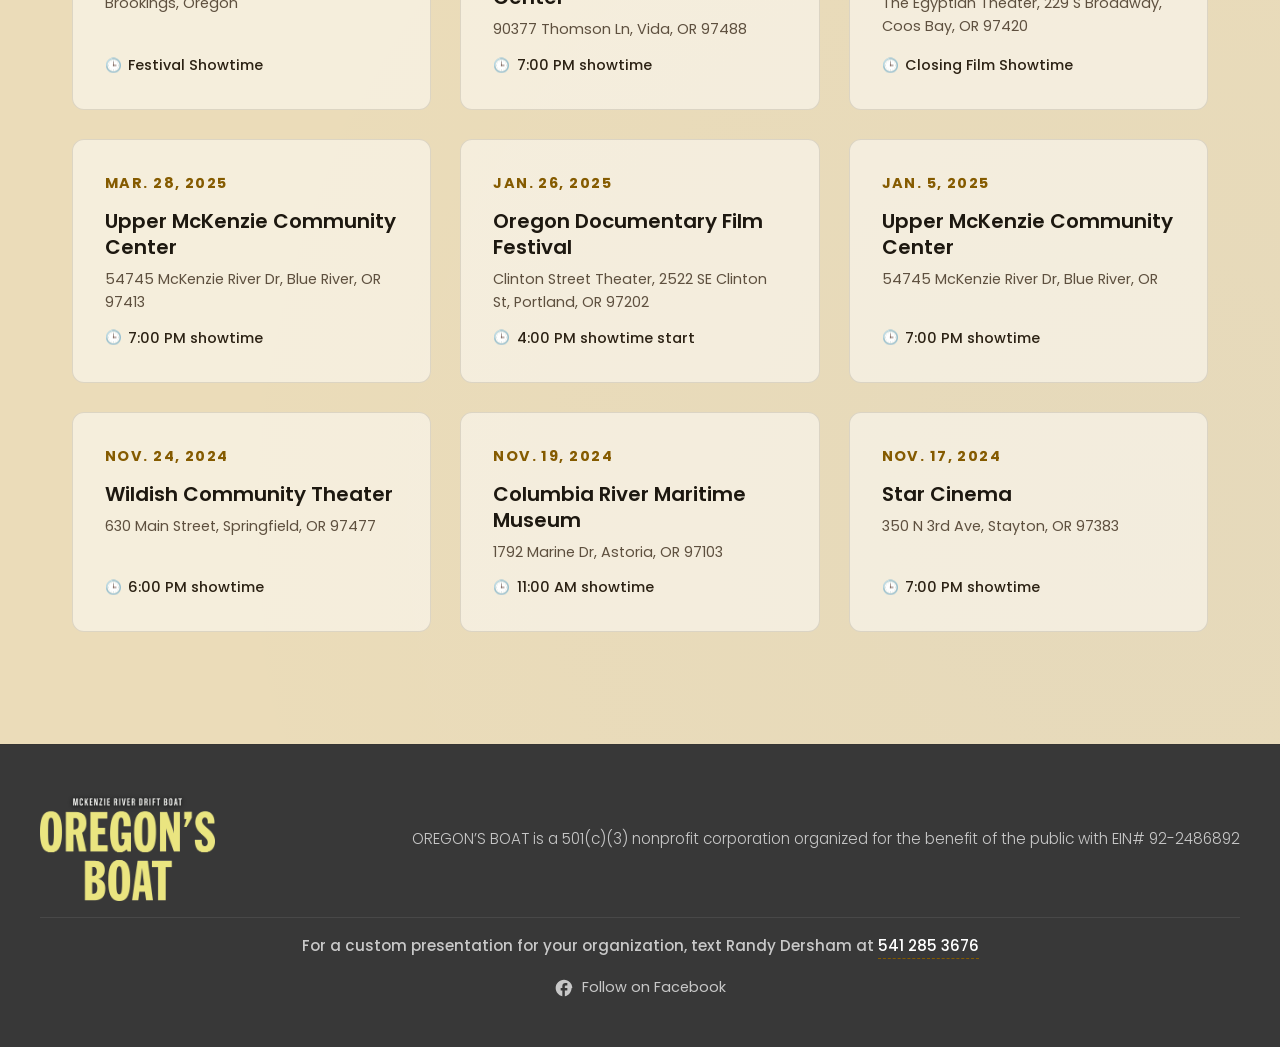
==== commit 7db11f3e: "Format headline as single line, create interactive Play Movie button with Vimeo trigger" ====
--- a/index.html
+++ b/index.html
@@ -92,14 +92,14 @@
       <div class="video-banner-header">
         <h1 class="video-banner-title">Born on Oregon’s Wild Rivers. Known Worldwide.</h1>
         <p class="video-banner-subhead">Play the Official Documentary &amp; Discover How a “Bathtub with Oarlocks” Changed Whitewater History</p>
-        <div class="video-banner-meta">
-          <span>▶ Official Selection • Run time: 35 minutes</span>
-        </div>
+        <button type="button" class="video-banner-meta" id="play-movie-btn" aria-label="Play Oregon's Boat Documentary">
+          <span>▶ Play Movie (Run time: 35 minutes)</span>
+        </button>
       </div>
 
       <div class="video-container">
         <iframe 
-          src="https://player.vimeo.com/video/1153368630?controls=1" 
+          src="https://player.vimeo.com/video/1153368630?controls=1&api=1" 
           title="Oregon's Boat Documentary Video Player"
           width="100%" 
           height="100%" 
--- a/css/styles.css
+++ b/css/styles.css
@@ -429,21 +429,22 @@
 
 .video-banner-header {
   text-align: center;
-  max-width: 900px;
+  max-width: 1200px;
   margin: 0 auto 2.2rem auto;
   color: #ffffff;
 }
 
 .video-banner-title {
   font-family: 'Antonio', sans-serif;
-  font-size: 2.8rem;
+  font-size: clamp(1.6rem, 3.6vw, 2.7rem);
   font-weight: 700;
   letter-spacing: 0.04em;
   text-transform: uppercase;
   color: #d4af37; /* Warm metallic bronze-gold */
   text-shadow: 0 4px 12px rgba(0, 0, 0, 0.85);
   margin-bottom: 0.8rem;
-  line-height: 1.25;
+  line-height: 1.2;
+  white-space: nowrap;
 }
 
 .video-banner-subhead {
@@ -451,23 +452,40 @@
   font-weight: 300;
   color: #f4f4f4;
   text-shadow: 0 2px 8px rgba(0, 0, 0, 0.85);
-  margin-bottom: 1.2rem;
+  margin-bottom: 1.4rem;
   line-height: 1.5;
 }
 
-.video-banner-meta {
+button.video-banner-meta {
   display: inline-flex;
   align-items: center;
-  gap: 0.5rem;
-  background-color: rgba(20, 16, 12, 0.85);
-  border: 1px solid rgba(212, 175, 55, 0.5);
+  justify-content: center;
+  gap: 0.6rem;
+  background-color: rgba(20, 16, 12, 0.88);
+  border: 2px solid rgba(212, 175, 55, 0.7);
   color: #d4af37;
+  font-family: var(--font-sans);
   font-weight: 600;
-  font-size: 0.95rem;
-  padding: 0.45rem 1.4rem;
+  font-size: 1.05rem;
+  padding: 0.65rem 1.8rem;
   border-radius: 30px;
   backdrop-filter: blur(6px);
   box-shadow: 0 4px 14px rgba(0, 0, 0, 0.5);
+  cursor: pointer;
+  transition: var(--transition-smooth);
+  text-decoration: none;
+}
+
+button.video-banner-meta:hover {
+  background-color: var(--color-primary);
+  color: #ffffff;
+  border-color: #ffffff;
+  transform: translateY(-3px) scale(1.04);
+  box-shadow: 0 8px 24px rgba(212, 175, 55, 0.45);
+}
+
+button.video-banner-meta:active {
+  transform: translateY(-1px) scale(1.01);
 }
 
 .video-banner-content .video-container {
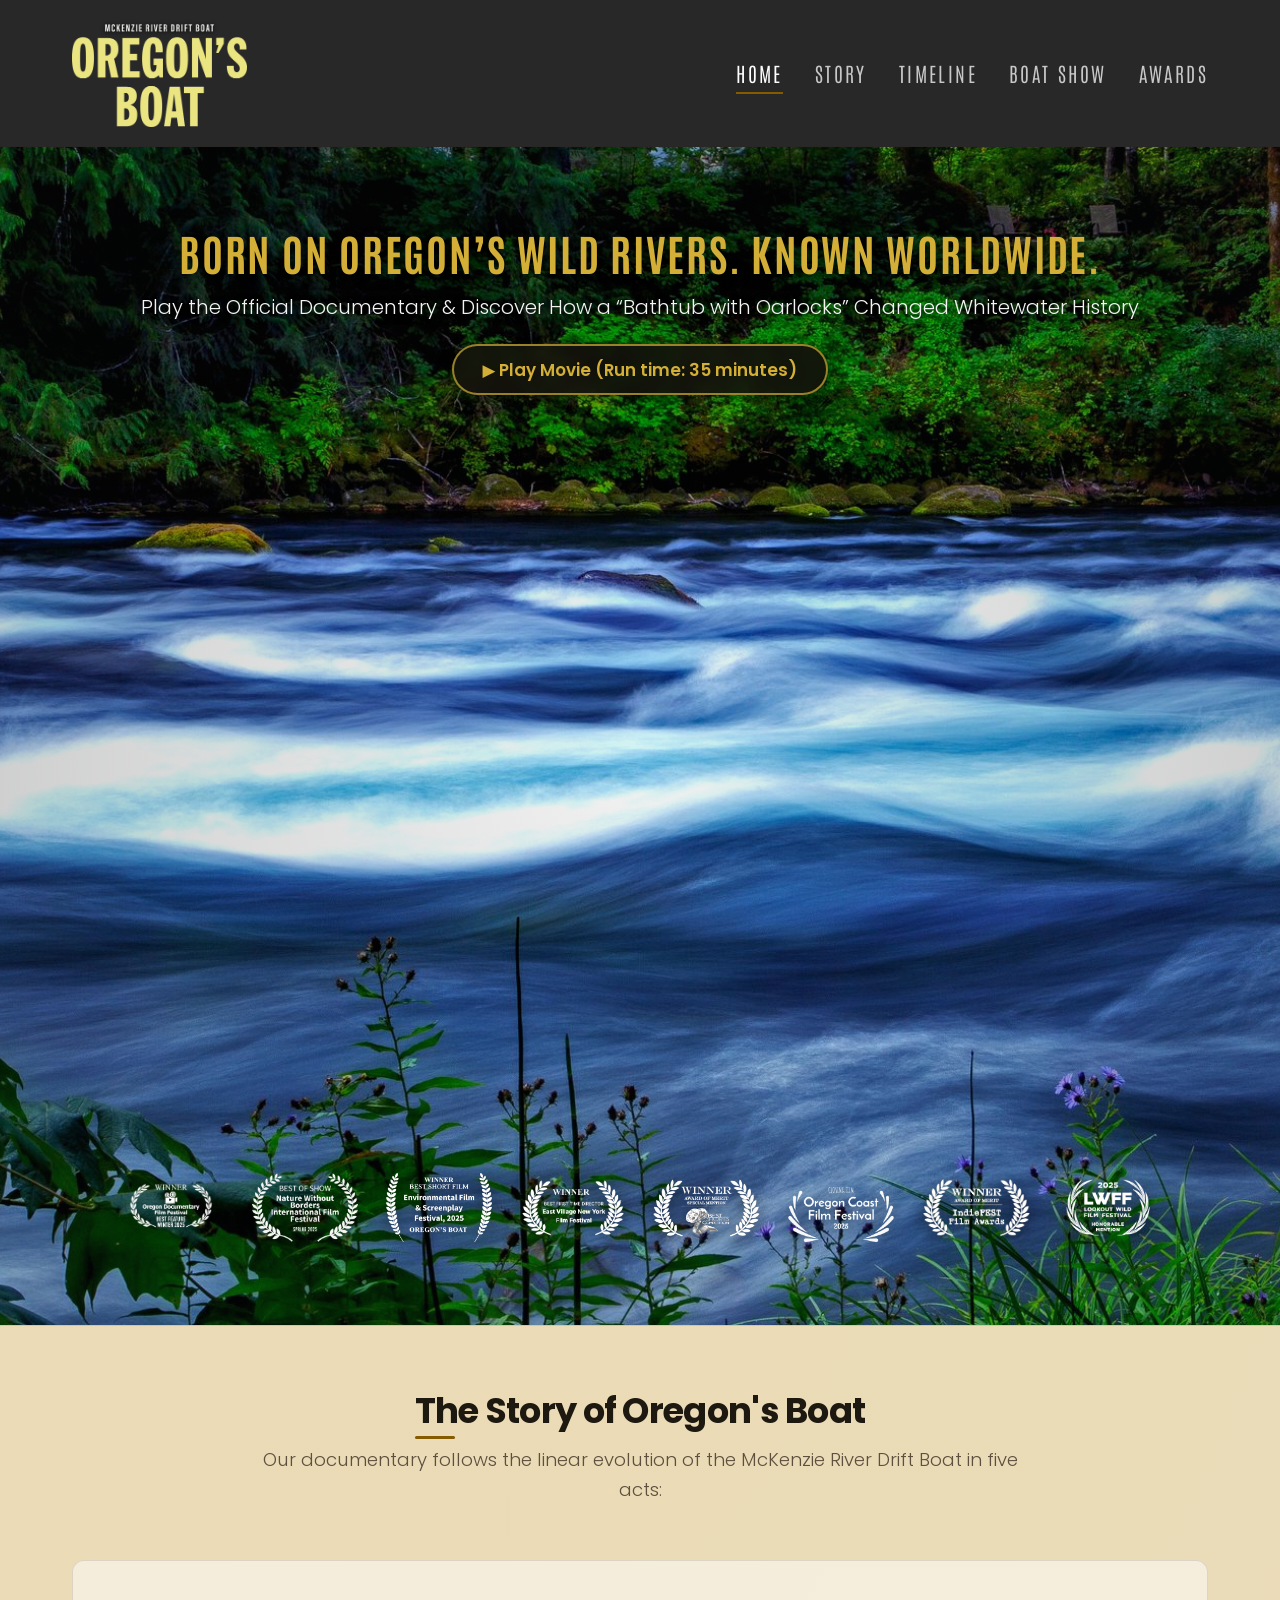
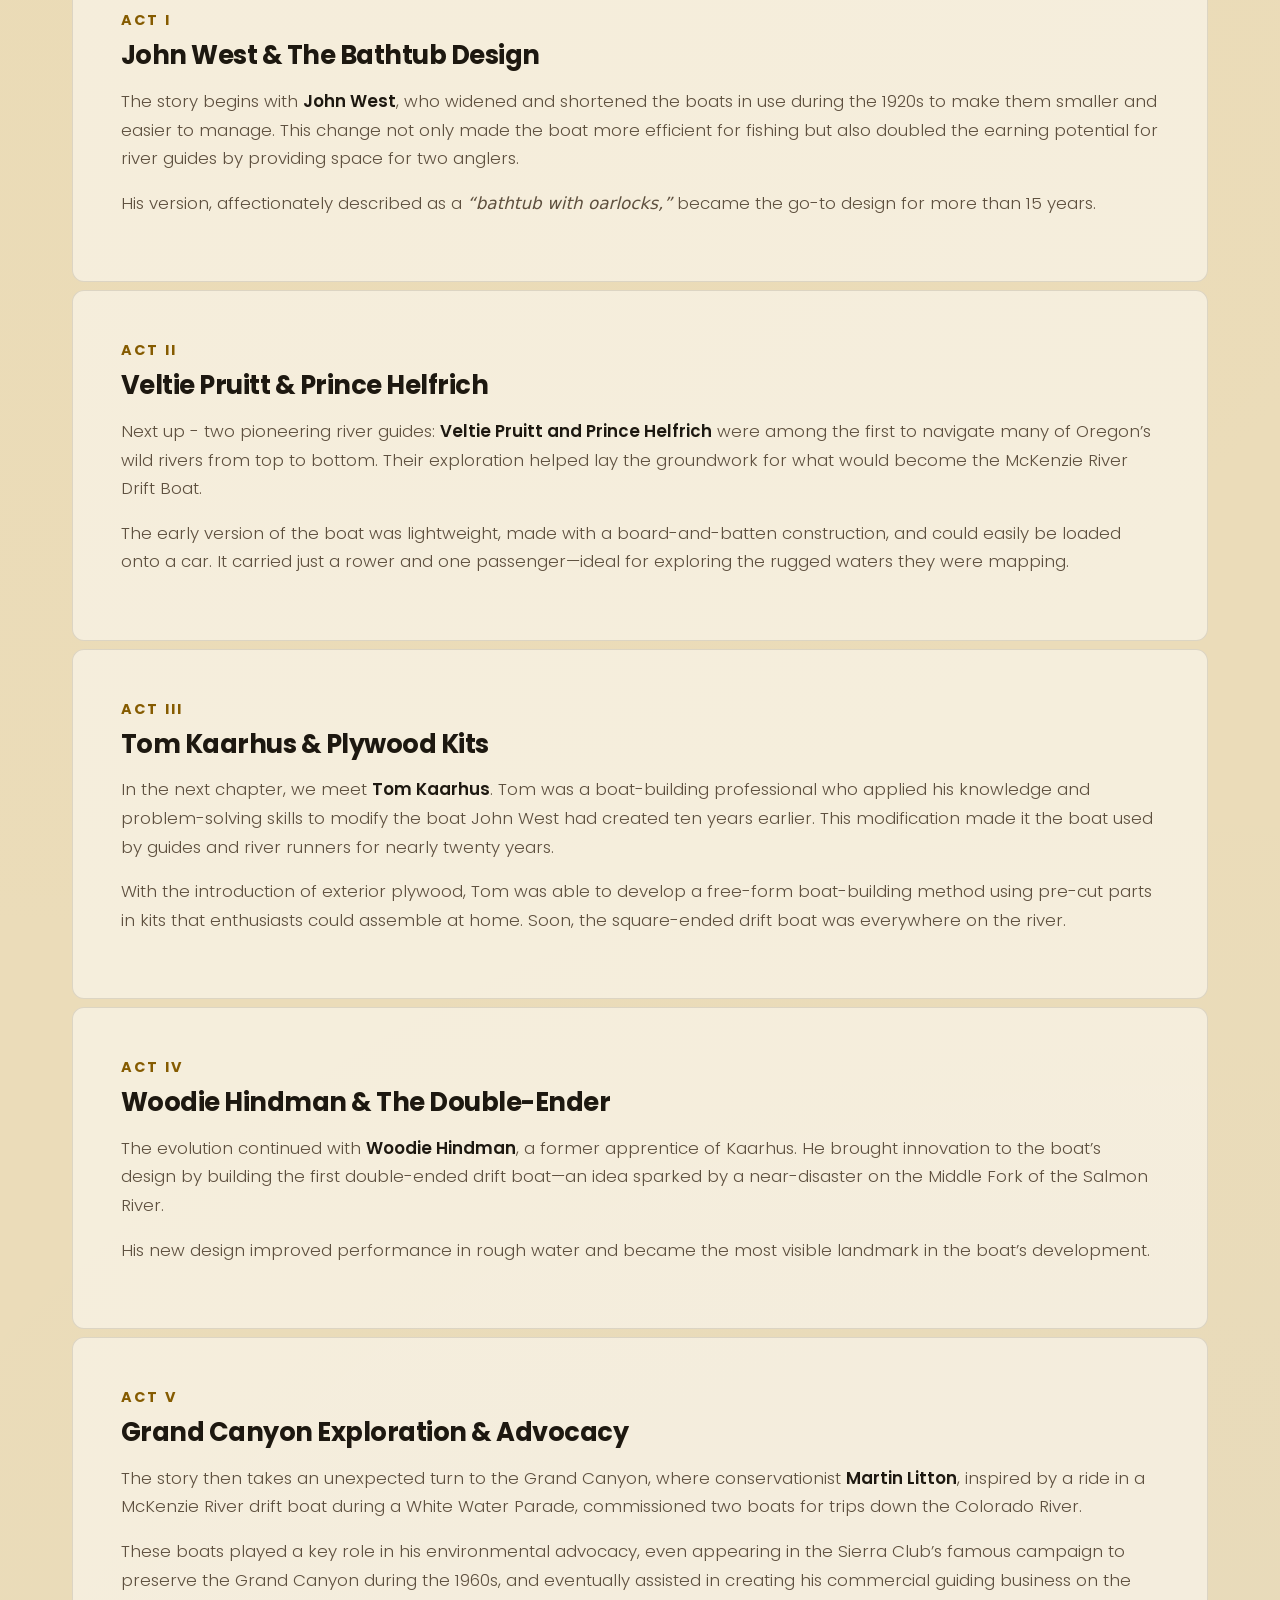
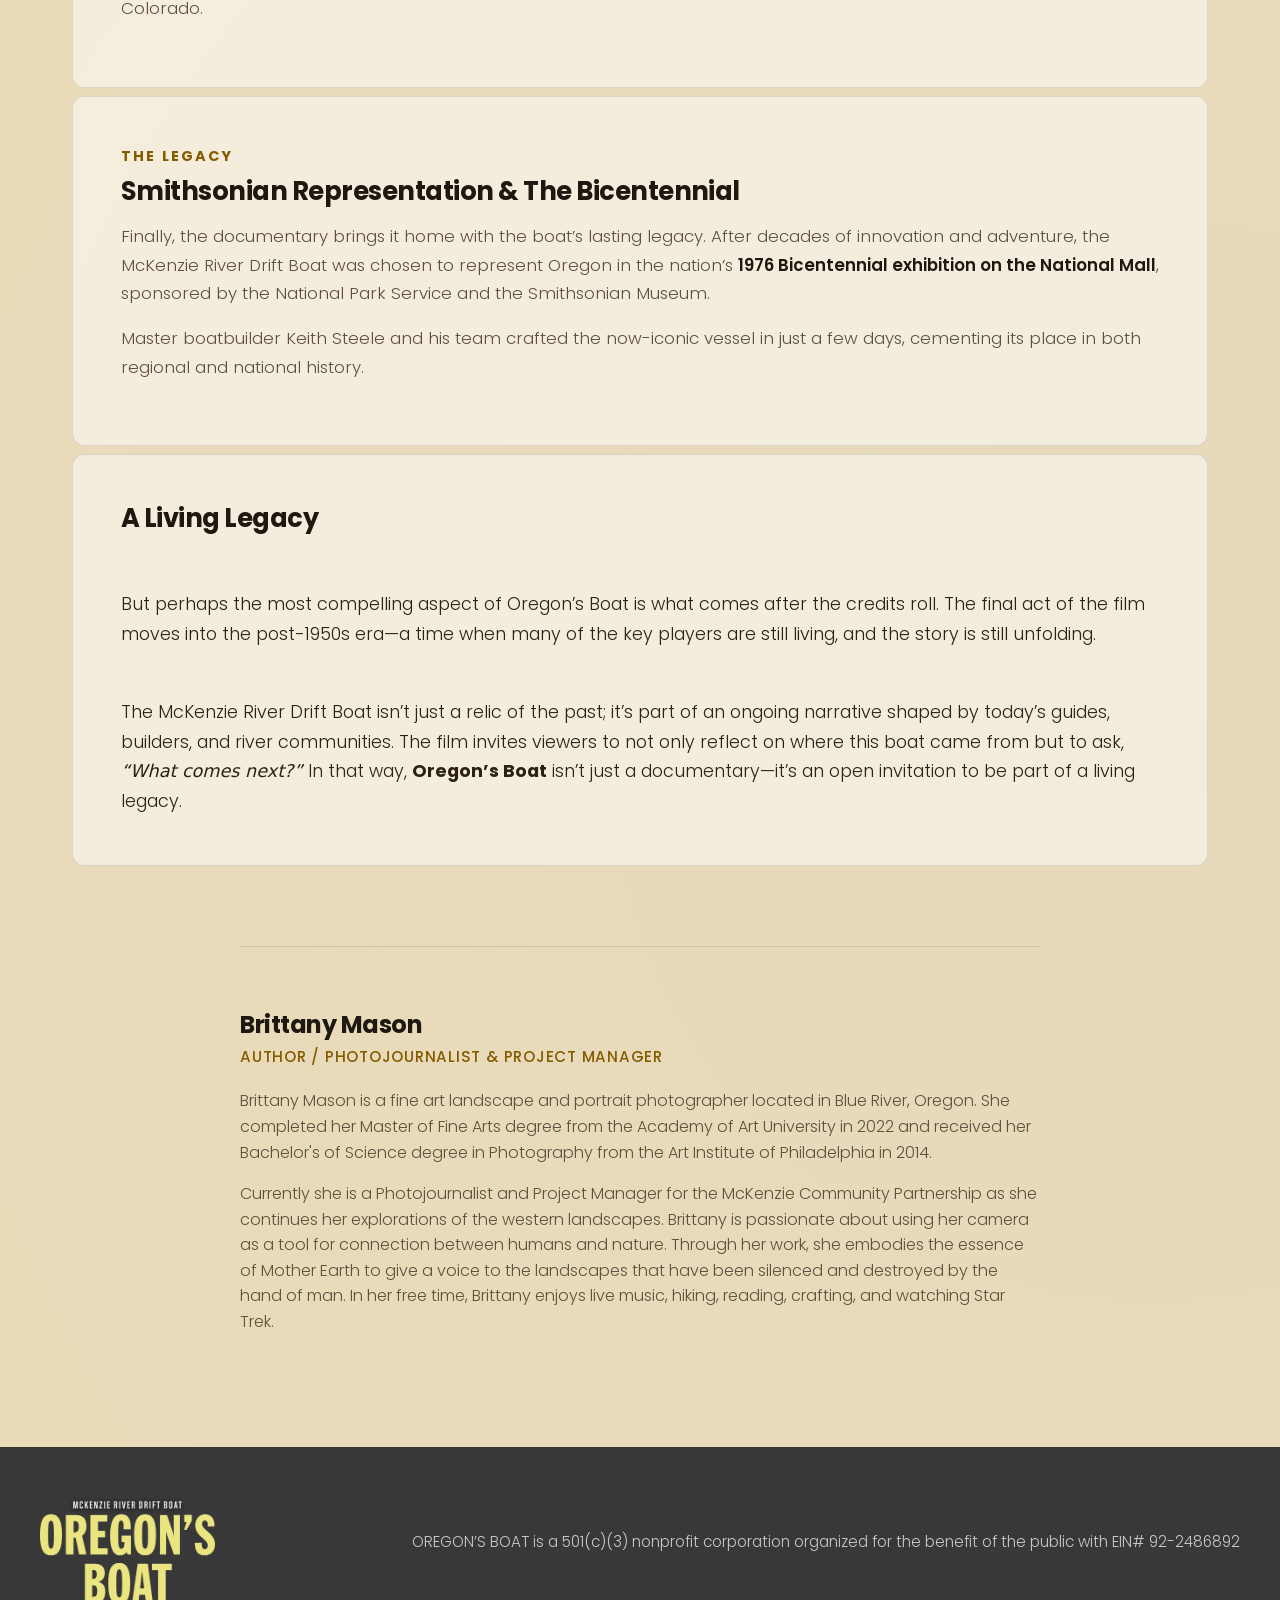
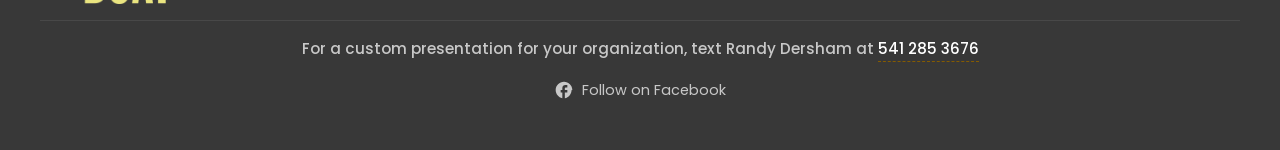
==== commit 45ddeade: "Integrate Story section on home page, update Story nav anchor, remove redundant story.html, update S" ====
--- a/index.html
+++ b/index.html
@@ -56,6 +56,26 @@
           "Best Short Film - Environmental Film & Screenplay Festival",
           "Best First Time Director - East Village NY Film Festival"
         ]
+      },
+      {
+        "@type": "Article",
+        "@id": "https://oregonsboat.org/#story",
+        "headline": "The Story of Oregon's Boat: McKenzie River Drift Boat Evolution",
+        "description": "The 5-act story of the McKenzie River Drift Boat and its transition from local river utility to an international white-water icon.",
+        "url": "https://oregonsboat.org/#story",
+        "publisher": {
+          "@type": "Organization",
+          "name": "Oregon's Boat",
+          "logo": {
+            "@type": "ImageObject",
+            "url": "https://oregonsboat.org/assets/Oregon_Boat_Title.png"
+          }
+        },
+        "author": {
+          "@type": "Person",
+          "name": "Brittany Mason",
+          "jobTitle": "Author & Photojournalist"
+        }
       }
     ]
   }
@@ -77,7 +97,7 @@
       </button>
       <nav class="nav-menu">
         <a href="index.html" class="nav-link">Home</a>
-        <a href="story.html" class="nav-link">Story</a>
+        <a href="#story" class="nav-link">Story</a>
         <a href="timeline.html" class="nav-link">Timeline</a>
         <a href="boatshow.html" class="nav-link">Boat Show</a>
         <a href="awards.html" class="nav-link">Awards</a>
@@ -90,7 +110,7 @@
     <div class="video-banner-overlay"></div>
     <div class="video-banner-content">
       <div class="video-banner-header">
-        <h1 class="video-banner-title">Born on Oregon’s Wild Rivers. Known Worldwide.</h1>
+        <h1 class="video-banner-title">Born on Oregon’s Wild Rivers.<br class="mobile-break"> Known Worldwide.</h1>
         <p class="video-banner-subhead">Play the Official Documentary &amp; Discover How a “Bathtub with Oarlocks” Changed Whitewater History</p>
         <button type="button" class="video-banner-meta" id="play-movie-btn" aria-label="Play Oregon's Boat Documentary">
           <span>▶ Play Movie (Run time: 35 minutes)</span>
@@ -127,86 +147,139 @@
   <!-- Main Content -->
   <main id="main-content">
 
-    <!-- Screenings Section -->
-    <section class="screenings-section">
-      <h2>Documentary Screenings</h2>
-      <p style="margin-bottom: 2rem;">Catch upcoming and past screenings of the film across Oregon and at film festivals nationwide:</p>
-      
-      <div class="screenings-grid">
-        <!-- Screening Card 1 -->
-        <div class="screening-card">
-          <div class="screening-date">Aug. 15-16, 2025</div>
-          <div class="screening-venue">Wild Rivers Film Festival</div>
-          <div class="screening-address">Brookings, Oregon</div>
-          <div class="screening-time">Festival Showtime</div>
-        </div>
-
-        <!-- Screening Card 2 -->
-        <div class="screening-card">
-          <div class="screening-date">Apr. 25, 2025</div>
-          <div class="screening-venue">Vida McKenzie Community Center</div>
-          <div class="screening-address">90377 Thomson Ln, Vida, OR 97488</div>
-          <div class="screening-time">7:00 PM showtime</div>
-        </div>
-
-        <!-- Screening Card 3 -->
-        <div class="screening-card">
-          <div class="screening-date">Apr. 5, 2025</div>
-          <div class="screening-venue">Oregon Coast Film Festival</div>
-          <div class="screening-address">The Egyptian Theater, 229 S Broadway, Coos Bay, OR 97420</div>
-          <div class="screening-time">Closing Film Showtime</div>
-        </div>
-
-        <!-- Screening Card 4 -->
-        <div class="screening-card">
-          <div class="screening-date">Mar. 28, 2025</div>
-          <div class="screening-venue">Upper McKenzie Community Center</div>
-          <div class="screening-address">54745 McKenzie River Dr, Blue River, OR 97413</div>
-          <div class="screening-time">7:00 PM showtime</div>
-        </div>
-
-        <!-- Screening Card 5 -->
-        <div class="screening-card">
-          <div class="screening-date">Jan. 26, 2025</div>
-          <div class="screening-venue">Oregon Documentary Film Festival</div>
-          <div class="screening-address">Clinton Street Theater, 2522 SE Clinton St, Portland, OR 97202</div>
-          <div class="screening-time">4:00 PM showtime start</div>
-        </div>
-
-        <!-- Screening Card 6 -->
-        <div class="screening-card">
-          <div class="screening-date">Jan. 5, 2025</div>
-          <div class="screening-venue">Upper McKenzie Community Center</div>
-          <div class="screening-address">54745 McKenzie River Dr, Blue River, OR</div>
-          <div class="screening-time">7:00 PM showtime</div>
-        </div>
-
-        <!-- Screening Card 7 -->
-        <div class="screening-card">
-          <div class="screening-date">Nov. 24, 2024</div>
-          <div class="screening-venue">Wildish Community Theater</div>
-          <div class="screening-address">630 Main Street, Springfield, OR 97477</div>
-          <div class="screening-time">6:00 PM showtime</div>
-        </div>
-
-        <!-- Screening Card 8 -->
-        <div class="screening-card">
-          <div class="screening-date">Nov. 19, 2024</div>
-          <div class="screening-venue">Columbia River Maritime Museum</div>
-          <div class="screening-address">1792 Marine Dr, Astoria, OR 97103</div>
-          <div class="screening-time">11:00 AM showtime</div>
-        </div>
-
-        <!-- Screening Card 9 -->
-        <div class="screening-card">
-          <div class="screening-date">Nov. 17, 2024</div>
-          <div class="screening-venue">Star Cinema</div>
-          <div class="screening-address">350 N 3rd Ave, Stayton, OR 97383</div>
-          <div class="screening-time">7:00 PM showtime</div>
+    <!-- Story Section (Integrated on Home Page) -->
+    <section id="story" class="story-section" style="padding-top: 1rem;">
+      <div class="story-header">
+        <h2 style="font-size: 2.2rem; color: var(--color-heading); margin-bottom: 0.8rem;">The Story of Oregon's Boat</h2>
+        <p style="font-size: 1.15rem; color: var(--color-text-muted);">
+          Our documentary follows the linear evolution of the McKenzie River Drift Boat in five acts:
+        </p>
+      </div>
+
+      <!-- Acts Grid / List -->
+      <div class="acts-container">
+        <!-- Act 1 -->
+        <div class="act-card">
+          <div>
+            <div class="act-num">Act I</div>
+            <h3 class="act-title">John West &amp; The Bathtub Design</h3>
+            <div class="act-body">
+              <p>
+                The story begins with <strong>John West</strong>, who widened and shortened the boats in use during the 1920s to make them smaller and easier to manage. This change not only made the boat more efficient for fishing but also doubled the earning potential for river guides by providing space for two anglers.
+              </p>
+              <p>
+                His version, affectionately described as a <em>“bathtub with oarlocks,”</em> became the go-to design for more than 15 years.
+              </p>
+            </div>
+          </div>
+        </div>
+
+        <!-- Act 2 -->
+        <div class="act-card">
+          <div>
+            <div class="act-num">Act II</div>
+            <h3 class="act-title">Veltie Pruitt &amp; Prince Helfrich</h3>
+            <div class="act-body">
+              <p>
+                Next up - two pioneering river guides: <strong>Veltie Pruitt and Prince Helfrich</strong> were among the first to navigate many of Oregon’s wild rivers from top to bottom. Their exploration helped lay the groundwork for what would become the McKenzie River Drift Boat.
+              </p>
+              <p>
+                The early version of the boat was lightweight, made with a board-and-batten construction, and could easily be loaded onto a car. It carried just a rower and one passenger—ideal for exploring the rugged waters they were mapping.
+              </p>
+            </div>
+          </div>
+        </div>
+
+        <!-- Act 3 -->
+        <div class="act-card">
+          <div>
+            <div class="act-num">Act III</div>
+            <h3 class="act-title">Tom Kaarhus &amp; Plywood Kits</h3>
+            <div class="act-body">
+              <p>
+                In the next chapter, we meet <strong>Tom Kaarhus</strong>. Tom was a boat-building professional who applied his knowledge and problem-solving skills to modify the boat John West had created ten years earlier. This modification made it the boat used by guides and river runners for nearly twenty years.
+              </p>
+              <p>
+                With the introduction of exterior plywood, Tom was able to develop a free-form boat-building method using pre-cut parts in kits that enthusiasts could assemble at home. Soon, the square-ended drift boat was everywhere on the river.
+              </p>
+            </div>
+          </div>
+        </div>
+
+        <!-- Act 4 -->
+        <div class="act-card">
+          <div>
+            <div class="act-num">Act IV</div>
+            <h3 class="act-title">Woodie Hindman &amp; The Double-Ender</h3>
+            <div class="act-body">
+              <p>
+                The evolution continued with <strong>Woodie Hindman</strong>, a former apprentice of Kaarhus. He brought innovation to the boat’s design by building the first double-ended drift boat—an idea sparked by a near-disaster on the Middle Fork of the Salmon River.
+              </p>
+              <p>
+                His new design improved performance in rough water and became the most visible landmark in the boat’s development.
+              </p>
+            </div>
+          </div>
+        </div>
+
+        <!-- Act 5 -->
+        <div class="act-card">
+          <div>
+            <div class="act-num">Act V</div>
+            <h3 class="act-title">Grand Canyon Exploration &amp; Advocacy</h3>
+            <div class="act-body">
+              <p>
+                The story then takes an unexpected turn to the Grand Canyon, where conservationist <strong>Martin Litton</strong>, inspired by a ride in a McKenzie River drift boat during a White Water Parade, commissioned two boats for trips down the Colorado River.
+              </p>
+              <p>
+                These boats played a key role in his environmental advocacy, even appearing in the Sierra Club’s famous campaign to preserve the Grand Canyon during the 1960s, and eventually assisted in creating his commercial guiding business on the Colorado.
+              </p>
+            </div>
+          </div>
+        </div>
+
+        <!-- Act 6 (Legacy) -->
+        <div class="act-card">
+          <div>
+            <div class="act-num">The Legacy</div>
+            <h3 class="act-title">Smithsonian Representation &amp; The Bicentennial</h3>
+            <div class="act-body">
+              <p>
+                Finally, the documentary brings it home with the boat’s lasting legacy. After decades of innovation and adventure, the McKenzie River Drift Boat was chosen to represent Oregon in the nation’s <strong>1976 Bicentennial exhibition on the National Mall</strong>, sponsored by the National Park Service and the Smithsonian Museum.
+              </p>
+              <p>
+                Master boatbuilder Keith Steele and his team crafted the now-iconic vessel in just a few days, cementing its place in both regional and national history.
+              </p>
+            </div>
+          </div>
+        </div>
+
+        <!-- Film Reflection -->
+        <div class="act-card" style="padding: 3rem;">
+          <h3 style="margin-bottom: 1.5rem; font-size: 1.6rem; color: var(--color-heading);">A Living Legacy</h3>
+          <p style="font-size: 1.1rem; line-height: 1.7; color: var(--color-text); font-weight: 300;">
+            But perhaps the most compelling aspect of Oregon’s Boat is what comes after the credits roll. The final act of the film moves into the post-1950s era—a time when many of the key players are still living, and the story is still unfolding.
+          </p>
+          <p style="font-size: 1.1rem; line-height: 1.7; color: var(--color-text); font-weight: 300; margin-bottom: 0;">
+            The McKenzie River Drift Boat isn’t just a relic of the past; it’s part of an ongoing narrative shaped by today’s guides, builders, and river communities. The film invites viewers to not only reflect on where this boat came from but to ask, <em>“What comes next?”</em> In that way, <strong>Oregon’s Boat</strong> isn’t just a documentary—it’s an open invitation to be part of a living legacy.
+          </p>
+        </div>
+      </div>
+
+      <!-- Biography Panel -->
+      <div class="bio-section" style="grid-template-columns: 1fr; max-width: 800px; margin: 0 auto 3rem auto;">
+        <div class="bio-content">
+          <h3 style="font-size: 1.5rem; margin-bottom: 0.3rem;">Brittany Mason</h3>
+          <div class="bio-role">Author / Photojournalist &amp; Project Manager</div>
+          <p class="bio-text">
+            Brittany Mason is a fine art landscape and portrait photographer located in Blue River, Oregon. She completed her Master of Fine Arts degree from the Academy of Art University in 2022 and received her Bachelor's of Science degree in Photography from the Art Institute of Philadelphia in 2014.
+          </p>
+          <p class="bio-text">
+            Currently she is a Photojournalist and Project Manager for the McKenzie Community Partnership as she continues her explorations of the western landscapes. Brittany is passionate about using her camera as a tool for connection between humans and nature. Through her work, she embodies the essence of Mother Earth to give a voice to the landscapes that have been silenced and destroyed by the hand of man. In her free time, Brittany enjoys live music, hiking, reading, crafting, and watching Star Trek.
+          </p>
         </div>
       </div>
     </section>
-
 
   </main>
 
--- a/css/styles.css
+++ b/css/styles.css
@@ -447,6 +447,10 @@
   white-space: nowrap;
 }
 
+.mobile-break {
+  display: none;
+}
+
 .video-banner-subhead {
   font-size: 1.25rem;
   font-weight: 300;
@@ -946,7 +950,12 @@
     padding: 2rem 1rem;
   }
   .video-banner-title {
-    font-size: 1.8rem;
+    font-size: 1.75rem;
+    white-space: normal;
+    line-height: 1.3;
+  }
+  .mobile-break {
+    display: block;
   }
   .video-banner-subhead {
     font-size: 1.05rem;
